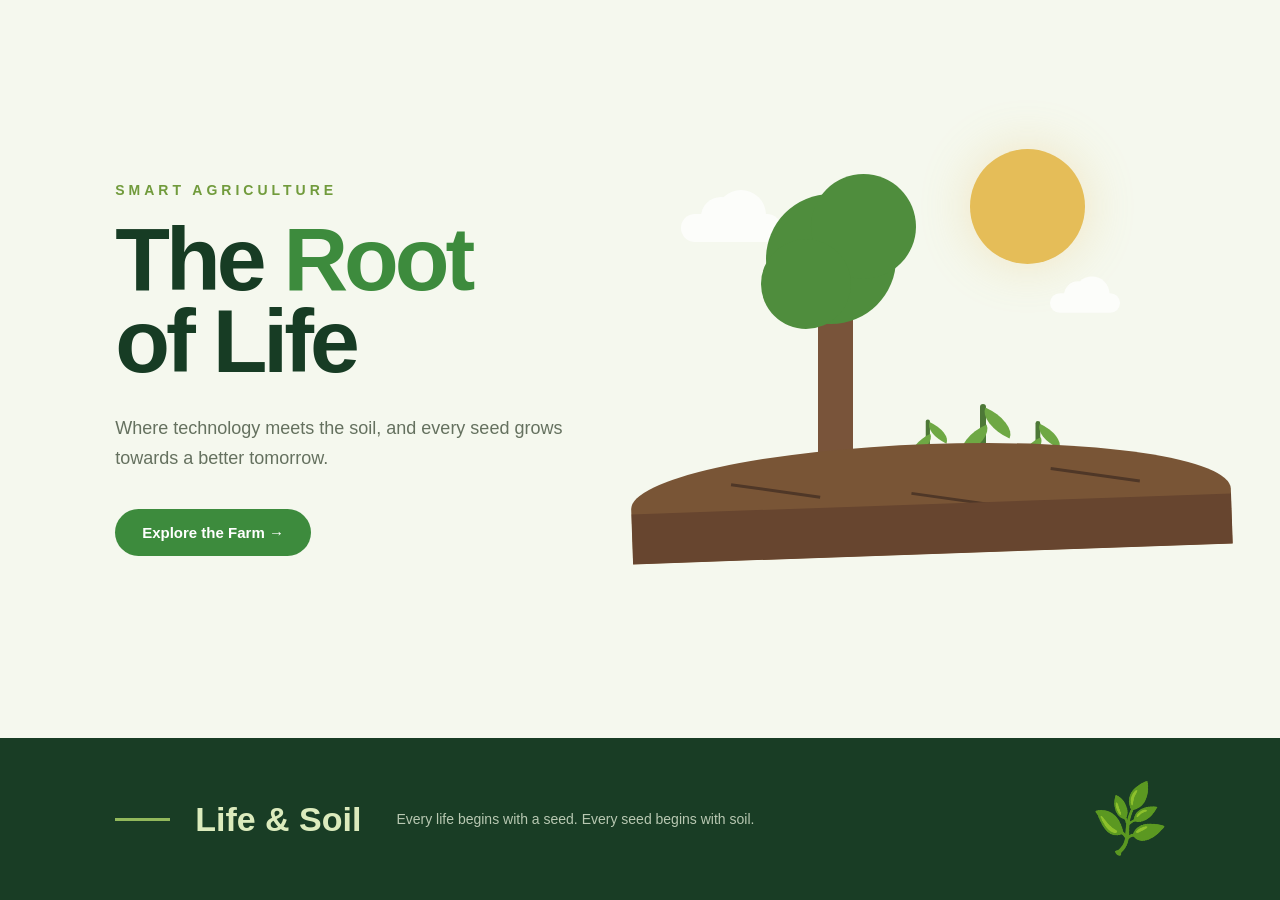
==== index.html @ 49e38680 "Add files via upload" ====
<!DOCTYPE html>
<html lang="en">
<head>
    <meta charset="UTF-8">
    <meta name="viewport" content="width=device-width, initial-scale=1.0">

    <title>The Root of Life</title>

    <link rel="stylesheet" href="style.css">
</head>

<body>

    <!-- Main Landing Page -->
    <section class="hero">

        <!-- Left Content -->
        <div class="hero-content">

            <p class="small-title">SMART AGRICULTURE</p>

            <h1>
                The <span>Root</span><br>
                of Life
            </h1>

            <p class="description">
                Where technology meets the soil,
                and every seed grows towards a better tomorrow.
            </p>

            <button class="explore-btn" onclick="startJourney()">
                Explore the Farm →
            </button>

        </div>


        <!-- Right Illustration -->
        <div class="farm-illustration">

            <div class="sun"></div>

            <!-- Clouds -->
            <div class="cloud cloud-one"></div>
            <div class="cloud cloud-two"></div>

            <!-- Tree -->
            <div class="tree">
                <div class="trunk"></div>

                <div class="tree-top top-one"></div>
                <div class="tree-top top-two"></div>
                <div class="tree-top top-three"></div>
            </div>

            <!-- Growing Crop -->
            <div class="crop crop-one">
                <div class="stem"></div>
                <div class="leaf left"></div>
                <div class="leaf right"></div>
            </div>

            <div class="crop crop-two">
                <div class="stem"></div>
                <div class="leaf left"></div>
                <div class="leaf right"></div>
            </div>

            <div class="crop crop-three">
                <div class="stem"></div>
                <div class="leaf left"></div>
                <div class="leaf right"></div>
            </div>

            <!-- Soil -->
            <div class="soil">
                <div class="soil-line"></div>
                <div class="soil-line line-two"></div>
                <div class="soil-line line-three"></div>
            </div>

        </div>

    </section>


    <!-- Bottom Message -->
    <section class="bottom-section">

        <div class="bottom-text">
            <span class="line"></span>

            <h2>Life &amp; Soil</h2>

            <p>
                Every life begins with a seed.
                Every seed begins with soil.
            </p>
        </div>

        <div class="leaf-decoration">
            🌿
        </div>

    </section>


    <script src="script.js"></script>

</body>
</html>
---- style.css ----
* {
    margin: 0;
    padding: 0;
    box-sizing: border-box;
}

body {
    font-family: Arial, Helvetica, sans-serif;
    background: #f5f8ee;
    color: #193d25;
    overflow-x: hidden;
}


/* =========================
   MAIN HERO
========================= */

.hero {
    min-height: 82vh;
    display: flex;
    align-items: center;
    justify-content: space-between;
    padding: 60px 9%;
    position: relative;
    overflow: hidden;
}


/* =========================
   LEFT CONTENT
========================= */

.hero-content {
    width: 48%;
    z-index: 5;
}

.small-title {
    color: #719b3c;
    font-size: 14px;
    font-weight: bold;
    letter-spacing: 4px;
    margin-bottom: 20px;
}

h1 {
    font-size: clamp(60px, 7vw, 105px);
    line-height: 0.92;
    font-weight: 700;
    color: #173c24;
    letter-spacing: -4px;
}

h1 span {
    color: #3d8b3d;
}

.description {
    max-width: 480px;
    margin-top: 30px;
    font-size: 18px;
    line-height: 1.7;
    color: #65715f;
}

.explore-btn {
    margin-top: 35px;
    padding: 15px 27px;
    border: none;
    border-radius: 30px;
    background: #3d8b3d;
    color: white;
    font-size: 15px;
    font-weight: bold;
    cursor: pointer;
    transition: 0.3s;
}

.explore-btn:hover {
    background: #286b32;
    transform: translateY(-3px);
    box-shadow: 0 10px 25px rgba(61, 139, 61, 0.25);
}


/* =========================
   FARM ILLUSTRATION
========================= */

.farm-illustration {
    width: 48%;
    height: 500px;
    position: relative;
}


/* Sun */

.sun {
    position: absolute;
    width: 115px;
    height: 115px;
    background: #e5bd58;
    border-radius: 50%;
    top: 30px;
    right: 80px;
    box-shadow: 0 0 50px rgba(229, 189, 88, 0.3);
}


/* Clouds */

.cloud {
    position: absolute;
    width: 100px;
    height: 28px;
    background: white;
    border-radius: 30px;
    opacity: 0.75;
}

.cloud::before,
.cloud::after {
    content: "";
    position: absolute;
    background: white;
    border-radius: 50%;
}

.cloud::before {
    width: 40px;
    height: 40px;
    left: 20px;
    bottom: 5px;
}

.cloud::after {
    width: 50px;
    height: 50px;
    right: 15px;
    bottom: 2px;
}

.cloud-one {
    top: 95px;
    left: 20px;
}

.cloud-two {
    top: 170px;
    right: 30px;
    transform: scale(0.7);
}


/* =========================
   TREE
========================= */

.tree {
    position: absolute;
    left: 100px;
    bottom: 145px;
    width: 150px;
    height: 300px;
}

.trunk {
    position: absolute;
    width: 35px;
    height: 175px;
    background: #79543a;
    bottom: 0;
    left: 57px;
    border-radius: 10px 10px 5px 5px;
}

.tree-top {
    position: absolute;
    background: #4f8d3d;
    border-radius: 50%;
}

.top-one {
    width: 130px;
    height: 130px;
    left: 5px;
    top: 20px;
}

.top-two {
    width: 105px;
    height: 105px;
    left: 50px;
    top: 0;
}

.top-three {
    width: 90px;
    height: 90px;
    left: 0;
    top: 65px;
}


/* =========================
   CROPS
========================= */

.crop {
    position: absolute;
    bottom: 125px;
    width: 45px;
    height: 110px;
}

.crop-one {
    right: 160px;
}

.crop-two {
    right: 105px;
    bottom: 115px;
    transform: scale(0.8);
}

.crop-three {
    right: 215px;
    bottom: 120px;
    transform: scale(0.7);
}

.stem {
    position: absolute;
    height: 90px;
    width: 6px;
    background: #4d7837;
    bottom: 0;
    left: 20px;
    border-radius: 10px;
}

.leaf {
    position: absolute;
    width: 35px;
    height: 18px;
    background: #6ea844;
    border-radius: 100% 0 100% 0;
}

.leaf.left {
    left: -3px;
    bottom: 45px;
    transform: rotate(-25deg);
}

.leaf.right {
    left: 20px;
    bottom: 62px;
    transform: rotate(25deg) scaleX(-1);
}


/* =========================
   SOIL
========================= */

.soil {
    position: absolute;
    bottom: 65px;
    left: -30px;
    width: 600px;
    height: 110px;
    background: #795536;
    border-radius: 50% 50% 0 0;
    transform: rotate(-2deg);
    overflow: hidden;
}

.soil::after {
    content: "";
    position: absolute;
    width: 100%;
    height: 50px;
    bottom: 0;
    background: #67452f;
}

.soil-line {
    position: absolute;
    width: 90px;
    height: 3px;
    background: #4f3727;
    left: 100px;
    top: 40px;
    transform: rotate(10deg);
}

.line-two {
    left: 280px;
    top: 55px;
}

.line-three {
    left: 420px;
    top: 35px;
}


/* =========================
   BOTTOM SECTION
========================= */

.bottom-section {
    min-height: 18vh;
    background: #193d25;
    color: white;
    display: flex;
    align-items: center;
    justify-content: space-between;
    padding: 30px 9%;
}

.bottom-text {
    display: flex;
    align-items: center;
    gap: 25px;
}

.line {
    display: block;
    width: 55px;
    height: 3px;
    background: #92b95c;
}

.bottom-text h2 {
    font-size: 34px;
    color: #dcebbd;
}

.bottom-text p {
    color: #b8c8b2;
    margin-left: 10px;
    font-size: 14px;
}

.leaf-decoration {
    font-size: 55px;
    transform: rotate(-20deg);
}


/* =========================
   RESPONSIVE
========================= */

@media (max-width: 850px) {

    .hero {
        flex-direction: column;
        padding-top: 50px;
    }

    .hero-content {
        width: 100%;
        text-align: center;
    }

    .description {
        margin-left: auto;
        margin-right: auto;
    }

    .farm-illustration {
        width: 100%;
        margin-top: 30px;
    }

    .bottom-section {
        text-align: center;
        justify-content: center;
    }

    .bottom-text {
        flex-direction: column;
        gap: 10px;
    }

    .bottom-text p {
        margin-left: 0;
    }

    .leaf-decoration {
        display: none;
    }
}
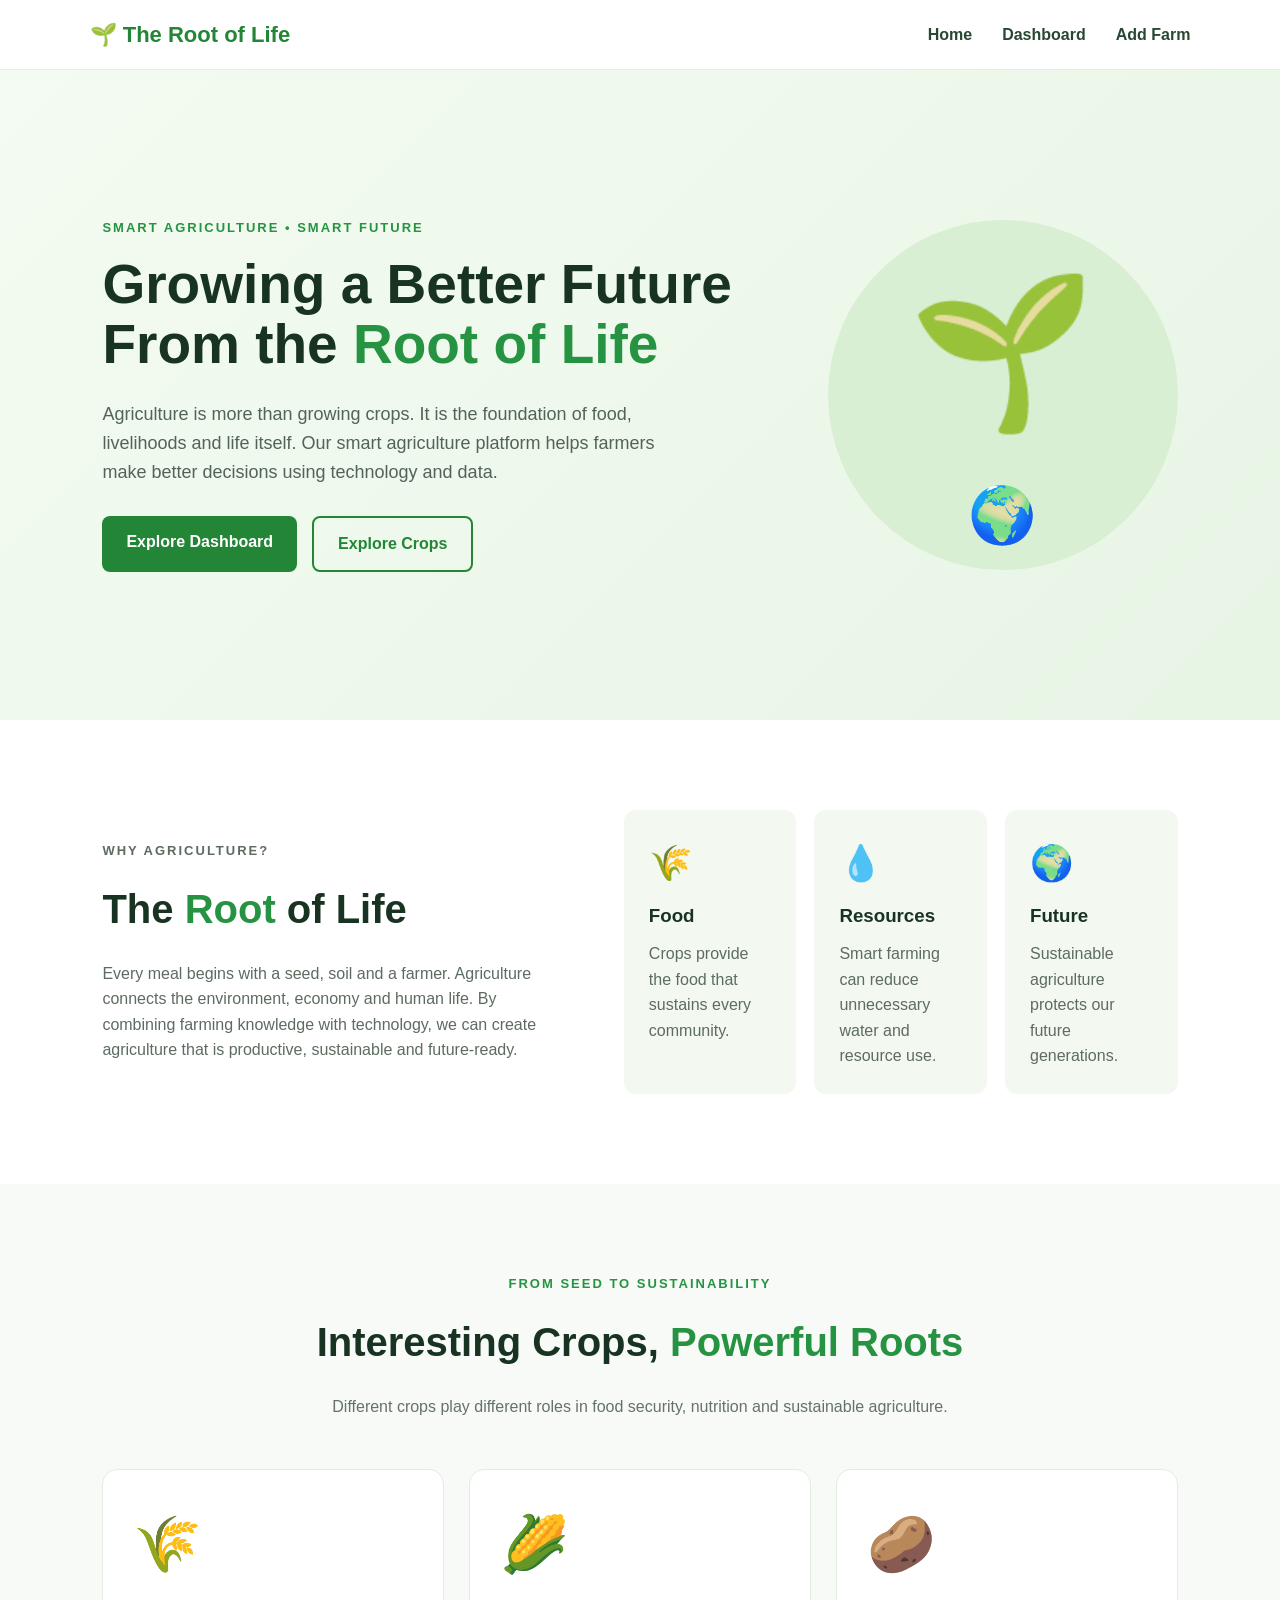
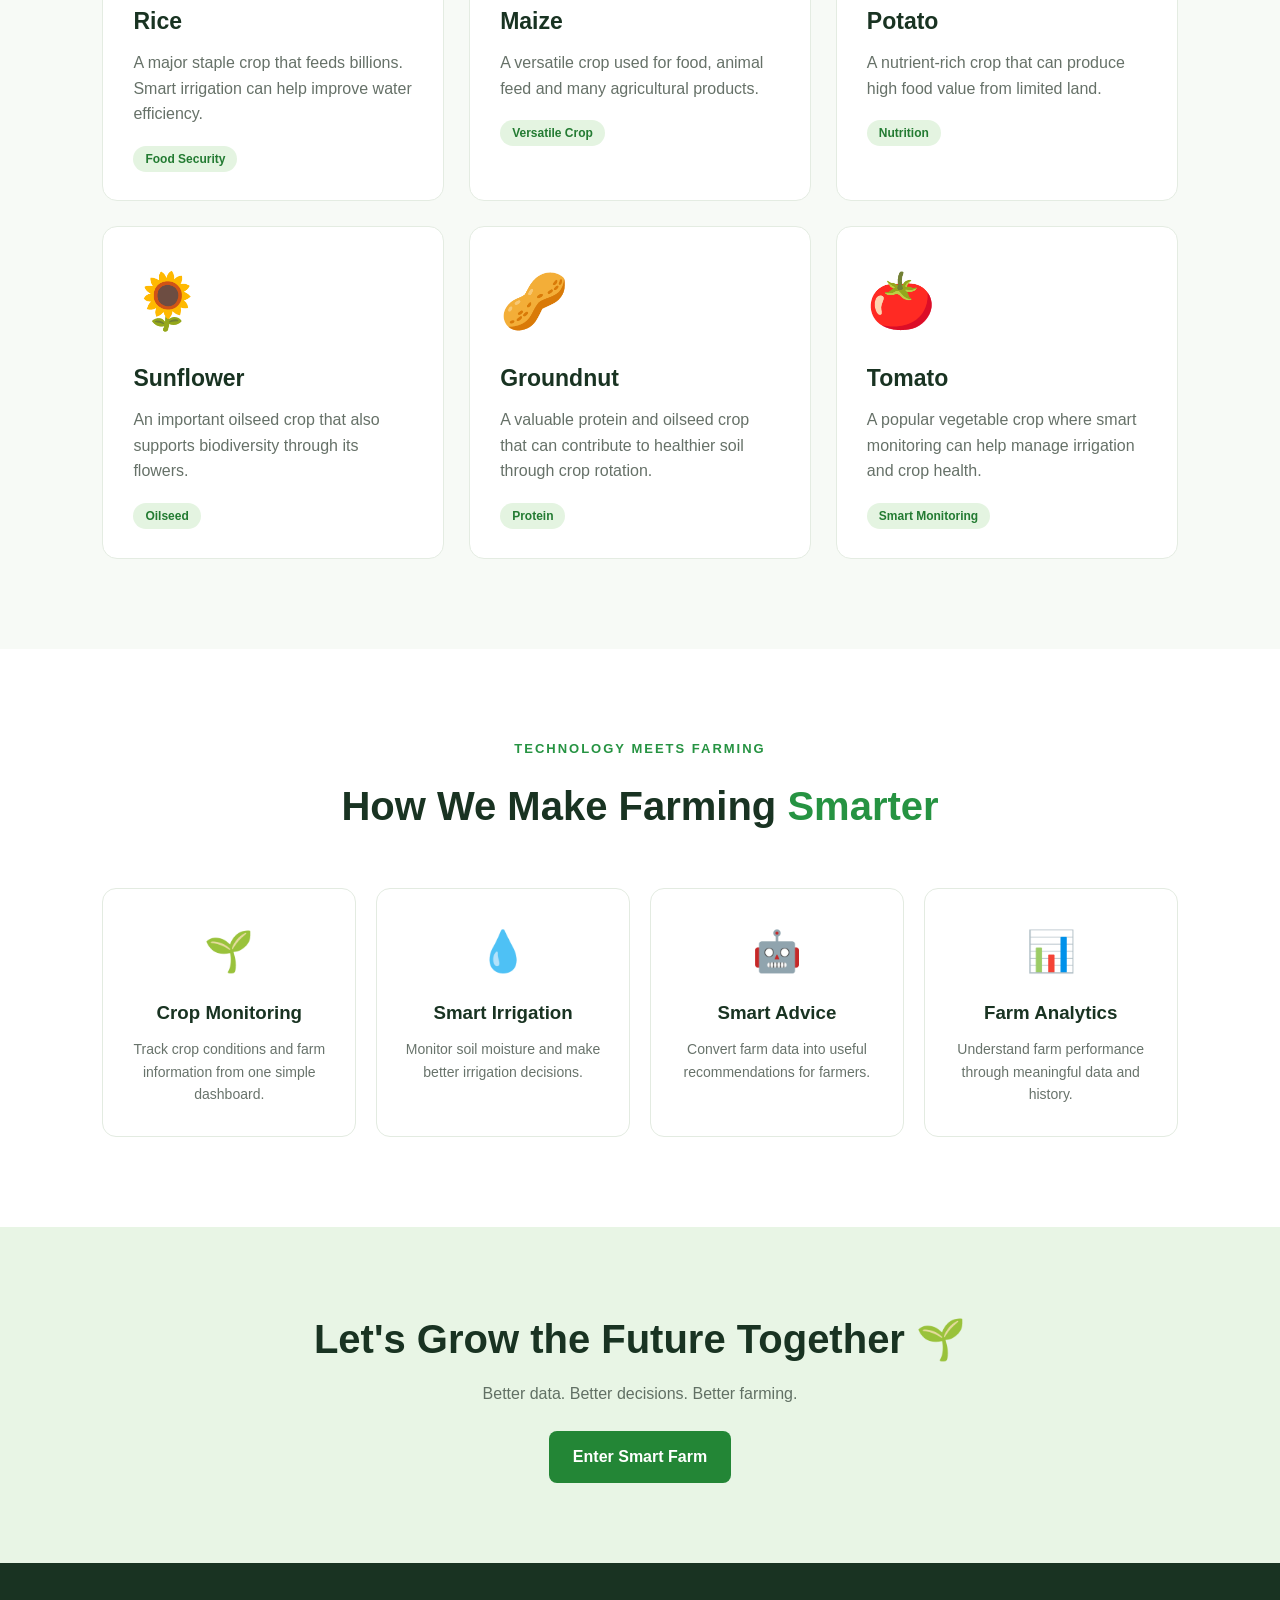
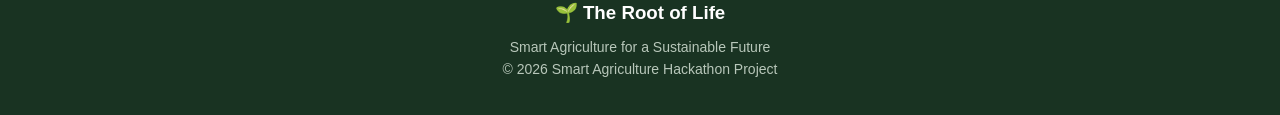
==== commit 474d3e4f: "Frontend-Smart_Agriculture" ====
--- a/index.html
+++ b/index.html
@@ -3,110 +3,234 @@
 <head>
     <meta charset="UTF-8">
     <meta name="viewport" content="width=device-width, initial-scale=1.0">
-
-    <title>The Root of Life</title>
-
+    <title>The Root of Life | Smart Agriculture</title>
     <link rel="stylesheet" href="style.css">
 </head>
 
 <body>
 
-    <!-- Main Landing Page -->
+    <!-- NAVBAR -->
+    <header>
+        <div class="logo">🌱 The Root of Life</div>
+
+        <nav>
+            <a href="index.html">Home</a>
+            <a href="dashboard.html">Dashboard</a>
+            <a href="add-farm.html">Add Farm</a>
+        </nav>
+    </header>
+
+    <!-- HERO -->
     <section class="hero">
-
-        <!-- Left Content -->
-        <div class="hero-content">
-
-            <p class="small-title">SMART AGRICULTURE</p>
+        <div class="hero-text">
+            <p class="tagline">SMART AGRICULTURE • SMART FUTURE</p>
 
             <h1>
-                The <span>Root</span><br>
-                of Life
+                Growing a Better Future<br>
+                From the <span>Root of Life</span>
             </h1>
 
-            <p class="description">
-                Where technology meets the soil,
-                and every seed grows towards a better tomorrow.
+            <p>
+                Agriculture is more than growing crops.
+                It is the foundation of food, livelihoods and life itself.
+                Our smart agriculture platform helps farmers make
+                better decisions using technology and data.
             </p>
 
-            <button class="explore-btn" onclick="startJourney()">
-                Explore the Farm →
-            </button>
-
-        </div>
-
-
-        <!-- Right Illustration -->
-        <div class="farm-illustration">
-
-            <div class="sun"></div>
-
-            <!-- Clouds -->
-            <div class="cloud cloud-one"></div>
-            <div class="cloud cloud-two"></div>
-
-            <!-- Tree -->
-            <div class="tree">
-                <div class="trunk"></div>
-
-                <div class="tree-top top-one"></div>
-                <div class="tree-top top-two"></div>
-                <div class="tree-top top-three"></div>
-            </div>
-
-            <!-- Growing Crop -->
-            <div class="crop crop-one">
-                <div class="stem"></div>
-                <div class="leaf left"></div>
-                <div class="leaf right"></div>
-            </div>
-
-            <div class="crop crop-two">
-                <div class="stem"></div>
-                <div class="leaf left"></div>
-                <div class="leaf right"></div>
-            </div>
-
-            <div class="crop crop-three">
-                <div class="stem"></div>
-                <div class="leaf left"></div>
-                <div class="leaf right"></div>
-            </div>
-
-            <!-- Soil -->
-            <div class="soil">
-                <div class="soil-line"></div>
-                <div class="soil-line line-two"></div>
-                <div class="soil-line line-three"></div>
-            </div>
-
-        </div>
-
-    </section>
-
-
-    <!-- Bottom Message -->
-    <section class="bottom-section">
-
-        <div class="bottom-text">
-            <span class="line"></span>
-
-            <h2>Life &amp; Soil</h2>
+            <div class="buttons">
+                <a href="dashboard.html" class="btn primary">Explore Dashboard</a>
+                <a href="#crops" class="btn secondary">Explore Crops</a>
+            </div>
+        </div>
+
+        <div class="hero-visual">
+            <div class="plant">🌱</div>
+            <div class="soil">🌍</div>
+        </div>
+    </section>
+
+    <!-- ROOT OF LIFE -->
+    <section class="root-section">
+        <div>
+            <p class="small-title">WHY AGRICULTURE?</p>
+            <h2>The <span>Root</span> of Life</h2>
 
             <p>
-                Every life begins with a seed.
-                Every seed begins with soil.
+                Every meal begins with a seed, soil and a farmer.
+                Agriculture connects the environment, economy and
+                human life. By combining farming knowledge with
+                technology, we can create agriculture that is
+                productive, sustainable and future-ready.
             </p>
         </div>
 
-        <div class="leaf-decoration">
-            🌿
-        </div>
-
-    </section>
-
-
-    <script src="script.js"></script>
+        <div class="root-cards">
+            <div class="root-card">
+                <span>🌾</span>
+                <h3>Food</h3>
+                <p>Crops provide the food that sustains every community.</p>
+            </div>
+
+            <div class="root-card">
+                <span>💧</span>
+                <h3>Resources</h3>
+                <p>Smart farming can reduce unnecessary water and resource use.</p>
+            </div>
+
+            <div class="root-card">
+                <span>🌍</span>
+                <h3>Future</h3>
+                <p>Sustainable agriculture protects our future generations.</p>
+            </div>
+        </div>
+    </section>
+
+    <!-- CROPS -->
+    <section id="crops" class="crops-section">
+
+        <div class="section-heading">
+            <p class="small-title">FROM SEED TO SUSTAINABILITY</p>
+            <h2>Interesting Crops, <span>Powerful Roots</span></h2>
+
+            <p>
+                Different crops play different roles in food security,
+                nutrition and sustainable agriculture.
+            </p>
+        </div>
+
+        <div class="crop-grid">
+
+            <div class="crop-card">
+                <div class="crop-icon">🌾</div>
+                <h3>Rice</h3>
+                <p>
+                    A major staple crop that feeds billions.
+                    Smart irrigation can help improve water efficiency.
+                </p>
+                <span class="crop-tag">Food Security</span>
+            </div>
+
+            <div class="crop-card">
+                <div class="crop-icon">🌽</div>
+                <h3>Maize</h3>
+                <p>
+                    A versatile crop used for food, animal feed and
+                    many agricultural products.
+                </p>
+                <span class="crop-tag">Versatile Crop</span>
+            </div>
+
+            <div class="crop-card">
+                <div class="crop-icon">🥔</div>
+                <h3>Potato</h3>
+                <p>
+                    A nutrient-rich crop that can produce high food
+                    value from limited land.
+                </p>
+                <span class="crop-tag">Nutrition</span>
+            </div>
+
+            <div class="crop-card">
+                <div class="crop-icon">🌻</div>
+                <h3>Sunflower</h3>
+                <p>
+                    An important oilseed crop that also supports
+                    biodiversity through its flowers.
+                </p>
+                <span class="crop-tag">Oilseed</span>
+            </div>
+
+            <div class="crop-card">
+                <div class="crop-icon">🥜</div>
+                <h3>Groundnut</h3>
+                <p>
+                    A valuable protein and oilseed crop that can
+                    contribute to healthier soil through crop rotation.
+                </p>
+                <span class="crop-tag">Protein</span>
+            </div>
+
+            <div class="crop-card">
+                <div class="crop-icon">🍅</div>
+                <h3>Tomato</h3>
+                <p>
+                    A popular vegetable crop where smart monitoring
+                    can help manage irrigation and crop health.
+                </p>
+                <span class="crop-tag">Smart Monitoring</span>
+            </div>
+
+        </div>
+    </section>
+
+    <!-- SMART AGRICULTURE -->
+    <section class="smart-section">
+
+        <div class="section-heading">
+            <p class="small-title">TECHNOLOGY MEETS FARMING</p>
+            <h2>How We Make Farming <span>Smarter</span></h2>
+        </div>
+
+        <div class="feature-grid">
+
+            <div class="feature">
+                <div>🌱</div>
+                <h3>Crop Monitoring</h3>
+                <p>
+                    Track crop conditions and farm information from
+                    one simple dashboard.
+                </p>
+            </div>
+
+            <div class="feature">
+                <div>💧</div>
+                <h3>Smart Irrigation</h3>
+                <p>
+                    Monitor soil moisture and make better irrigation
+                    decisions.
+                </p>
+            </div>
+
+            <div class="feature">
+                <div>🤖</div>
+                <h3>Smart Advice</h3>
+                <p>
+                    Convert farm data into useful recommendations
+                    for farmers.
+                </p>
+            </div>
+
+            <div class="feature">
+                <div>📊</div>
+                <h3>Farm Analytics</h3>
+                <p>
+                    Understand farm performance through meaningful
+                    data and history.
+                </p>
+            </div>
+
+        </div>
+    </section>
+
+    <!-- CTA -->
+    <section class="cta">
+        <h2>Let's Grow the Future Together 🌱</h2>
+
+        <p>
+            Better data. Better decisions. Better farming.
+        </p>
+
+        <a href="dashboard.html" class="btn primary">
+            Enter Smart Farm
+        </a>
+    </section>
+
+    <!-- FOOTER -->
+    <footer>
+        <h3>🌱 The Root of Life</h3>
+        <p>Smart Agriculture for a Sustainable Future</p>
+        <p>© 2026 Smart Agriculture Hackathon Project</p>
+    </footer>
 
 </body>
 </html>
--- a/style.css
+++ b/style.css
@@ -4,395 +4,390 @@
     box-sizing: border-box;
 }
 
+html {
+    scroll-behavior: smooth;
+}
+
 body {
-    font-family: Arial, Helvetica, sans-serif;
-    background: #f5f8ee;
-    color: #193d25;
-    overflow-x: hidden;
-}
-
-
-/* =========================
-   MAIN HERO
-========================= */
+    font-family: Arial, sans-serif;
+    background: #f7faf6;
+    color: #193322;
+    line-height: 1.6;
+}
+
+/* NAVBAR */
+
+header {
+    height: 70px;
+    padding: 0 7%;
+    display: flex;
+    justify-content: space-between;
+    align-items: center;
+    background: white;
+    border-bottom: 1px solid #e5eee5;
+    position: sticky;
+    top: 0;
+    z-index: 100;
+}
+
+.logo {
+    font-size: 22px;
+    font-weight: bold;
+    color: #238636;
+}
+
+nav {
+    display: flex;
+    gap: 30px;
+}
+
+nav a {
+    text-decoration: none;
+    color: #294832;
+    font-weight: 600;
+}
+
+nav a:hover {
+    color: #238636;
+}
+
+/* HERO */
 
 .hero {
-    min-height: 82vh;
+    min-height: 650px;
+    padding: 80px 8%;
     display: flex;
     align-items: center;
     justify-content: space-between;
-    padding: 60px 9%;
-    position: relative;
-    overflow: hidden;
-}
-
-
-/* =========================
-   LEFT CONTENT
-========================= */
-
-.hero-content {
-    width: 48%;
-    z-index: 5;
-}
-
+    background: linear-gradient(135deg, #f4fbf2, #e7f5e5);
+}
+
+.hero-text {
+    max-width: 650px;
+}
+
+.tagline,
 .small-title {
-    color: #719b3c;
+    color: #269342;
+    font-size: 13px;
+    font-weight: bold;
+    letter-spacing: 2px;
+    margin-bottom: 15px;
+}
+
+.hero h1 {
+    font-size: 55px;
+    line-height: 1.1;
+    margin-bottom: 25px;
+}
+
+.hero h1 span,
+h2 span {
+    color: #269342;
+}
+
+.hero p:not(.tagline) {
+    font-size: 18px;
+    color: #526358;
+    max-width: 600px;
+}
+
+.buttons {
+    margin-top: 30px;
+    display: flex;
+    gap: 15px;
+}
+
+.btn {
+    display: inline-block;
+    padding: 13px 24px;
+    border-radius: 8px;
+    text-decoration: none;
+    font-weight: bold;
+}
+
+.primary {
+    background: #238636;
+    color: white;
+}
+
+.primary:hover {
+    background: #17672a;
+}
+
+.secondary {
+    border: 2px solid #238636;
+    color: #238636;
+}
+
+/* HERO VISUAL */
+
+.hero-visual {
+    width: 350px;
+    height: 350px;
+    border-radius: 50%;
+    background: #d9efd3;
+    display: flex;
+    flex-direction: column;
+    justify-content: center;
+    align-items: center;
+}
+
+.plant {
+    font-size: 150px;
+}
+
+.soil {
+    font-size: 55px;
+}
+
+/* GENERAL SECTIONS */
+
+.root-section,
+.crops-section,
+.smart-section {
+    padding: 90px 8%;
+}
+
+.root-section {
+    background: white;
+    display: grid;
+    grid-template-columns: 1fr 1.2fr;
+    gap: 60px;
+    align-items: center;
+}
+
+h2 {
+    font-size: 40px;
+    margin-bottom: 20px;
+}
+
+.root-section p {
+    color: #5d6b60;
+}
+
+/* ROOT CARDS */
+
+.root-cards {
+    display: grid;
+    grid-template-columns: repeat(3, 1fr);
+    gap: 18px;
+}
+
+.root-card {
+    padding: 25px;
+    background: #f3f8f1;
+    border-radius: 12px;
+}
+
+.root-card span {
+    font-size: 35px;
+}
+
+.root-card h3 {
+    margin: 10px 0;
+}
+
+/* CROPS */
+
+.crops-section {
+    background: #f7faf6;
+}
+
+.section-heading {
+    text-align: center;
+    max-width: 700px;
+    margin: 0 auto 50px;
+}
+
+.section-heading > p:last-child {
+    color: #657268;
+}
+
+.crop-grid {
+    display: grid;
+    grid-template-columns: repeat(3, 1fr);
+    gap: 25px;
+}
+
+.crop-card {
+    background: white;
+    padding: 30px;
+    border-radius: 15px;
+    border: 1px solid #e4ece2;
+    transition: 0.3s;
+}
+
+.crop-card:hover {
+    transform: translateY(-7px);
+    box-shadow: 0 10px 30px rgba(30, 80, 35, 0.1);
+}
+
+.crop-icon {
+    font-size: 55px;
+    margin-bottom: 15px;
+}
+
+.crop-card h3 {
+    font-size: 23px;
+    margin-bottom: 10px;
+}
+
+.crop-card p {
+    color: #667168;
+    margin-bottom: 18px;
+}
+
+.crop-tag {
+    background: #e4f4e1;
+    color: #237b32;
+    padding: 6px 12px;
+    border-radius: 20px;
+    font-size: 12px;
+    font-weight: bold;
+}
+
+/* SMART SECTION */
+
+.smart-section {
+    background: white;
+}
+
+.feature-grid {
+    max-width: 1100px;
+    margin: auto;
+    display: grid;
+    grid-template-columns: repeat(4, 1fr);
+    gap: 20px;
+}
+
+.feature {
+    text-align: center;
+    padding: 30px 20px;
+    border: 1px solid #e3ebe1;
+    border-radius: 14px;
+}
+
+.feature div {
+    font-size: 40px;
+    margin-bottom: 15px;
+}
+
+.feature h3 {
+    margin-bottom: 10px;
+}
+
+.feature p {
+    color: #68736b;
     font-size: 14px;
-    font-weight: bold;
-    letter-spacing: 4px;
-    margin-bottom: 20px;
-}
-
-h1 {
-    font-size: clamp(60px, 7vw, 105px);
-    line-height: 0.92;
-    font-weight: 700;
-    color: #173c24;
-    letter-spacing: -4px;
-}
-
-h1 span {
-    color: #3d8b3d;
-}
-
-.description {
-    max-width: 480px;
-    margin-top: 30px;
-    font-size: 18px;
-    line-height: 1.7;
-    color: #65715f;
-}
-
-.explore-btn {
-    margin-top: 35px;
-    padding: 15px 27px;
-    border: none;
-    border-radius: 30px;
-    background: #3d8b3d;
+}
+
+/* CTA */
+
+.cta {
+    text-align: center;
+    padding: 80px 20px;
+    background: #e8f5e5;
+}
+
+.cta h2 {
+    margin-bottom: 10px;
+}
+
+.cta p {
+    margin-bottom: 25px;
+    color: #617064;
+}
+
+/* FOOTER */
+
+footer {
+    text-align: center;
+    padding: 35px;
+    background: #193322;
     color: white;
-    font-size: 15px;
-    font-weight: bold;
-    cursor: pointer;
-    transition: 0.3s;
-}
-
-.explore-btn:hover {
-    background: #286b32;
-    transform: translateY(-3px);
-    box-shadow: 0 10px 25px rgba(61, 139, 61, 0.25);
-}
-
-
-/* =========================
-   FARM ILLUSTRATION
-========================= */
-
-.farm-illustration {
-    width: 48%;
-    height: 500px;
-    position: relative;
-}
-
-
-/* Sun */
-
-.sun {
-    position: absolute;
-    width: 115px;
-    height: 115px;
-    background: #e5bd58;
-    border-radius: 50%;
-    top: 30px;
-    right: 80px;
-    box-shadow: 0 0 50px rgba(229, 189, 88, 0.3);
-}
-
-
-/* Clouds */
-
-.cloud {
-    position: absolute;
-    width: 100px;
-    height: 28px;
-    background: white;
-    border-radius: 30px;
-    opacity: 0.75;
-}
-
-.cloud::before,
-.cloud::after {
-    content: "";
-    position: absolute;
-    background: white;
-    border-radius: 50%;
-}
-
-.cloud::before {
-    width: 40px;
-    height: 40px;
-    left: 20px;
-    bottom: 5px;
-}
-
-.cloud::after {
-    width: 50px;
-    height: 50px;
-    right: 15px;
-    bottom: 2px;
-}
-
-.cloud-one {
-    top: 95px;
-    left: 20px;
-}
-
-.cloud-two {
-    top: 170px;
-    right: 30px;
-    transform: scale(0.7);
-}
-
-
-/* =========================
-   TREE
-========================= */
-
-.tree {
-    position: absolute;
-    left: 100px;
-    bottom: 145px;
-    width: 150px;
-    height: 300px;
-}
-
-.trunk {
-    position: absolute;
-    width: 35px;
-    height: 175px;
-    background: #79543a;
-    bottom: 0;
-    left: 57px;
-    border-radius: 10px 10px 5px 5px;
-}
-
-.tree-top {
-    position: absolute;
-    background: #4f8d3d;
-    border-radius: 50%;
-}
-
-.top-one {
-    width: 130px;
-    height: 130px;
-    left: 5px;
-    top: 20px;
-}
-
-.top-two {
-    width: 105px;
-    height: 105px;
-    left: 50px;
-    top: 0;
-}
-
-.top-three {
-    width: 90px;
-    height: 90px;
-    left: 0;
-    top: 65px;
-}
-
-
-/* =========================
-   CROPS
-========================= */
-
-.crop {
-    position: absolute;
-    bottom: 125px;
-    width: 45px;
-    height: 110px;
-}
-
-.crop-one {
-    right: 160px;
-}
-
-.crop-two {
-    right: 105px;
-    bottom: 115px;
-    transform: scale(0.8);
-}
-
-.crop-three {
-    right: 215px;
-    bottom: 120px;
-    transform: scale(0.7);
-}
-
-.stem {
-    position: absolute;
-    height: 90px;
-    width: 6px;
-    background: #4d7837;
-    bottom: 0;
-    left: 20px;
-    border-radius: 10px;
-}
-
-.leaf {
-    position: absolute;
-    width: 35px;
-    height: 18px;
-    background: #6ea844;
-    border-radius: 100% 0 100% 0;
-}
-
-.leaf.left {
-    left: -3px;
-    bottom: 45px;
-    transform: rotate(-25deg);
-}
-
-.leaf.right {
-    left: 20px;
-    bottom: 62px;
-    transform: rotate(25deg) scaleX(-1);
-}
-
-
-/* =========================
-   SOIL
-========================= */
-
-.soil {
-    position: absolute;
-    bottom: 65px;
-    left: -30px;
-    width: 600px;
-    height: 110px;
-    background: #795536;
-    border-radius: 50% 50% 0 0;
-    transform: rotate(-2deg);
-    overflow: hidden;
-}
-
-.soil::after {
-    content: "";
-    position: absolute;
-    width: 100%;
-    height: 50px;
-    bottom: 0;
-    background: #67452f;
-}
-
-.soil-line {
-    position: absolute;
-    width: 90px;
-    height: 3px;
-    background: #4f3727;
-    left: 100px;
-    top: 40px;
-    transform: rotate(10deg);
-}
-
-.line-two {
-    left: 280px;
-    top: 55px;
-}
-
-.line-three {
-    left: 420px;
-    top: 35px;
-}
-
-
-/* =========================
-   BOTTOM SECTION
-========================= */
-
-.bottom-section {
-    min-height: 18vh;
-    background: #193d25;
-    color: white;
-    display: flex;
-    align-items: center;
-    justify-content: space-between;
-    padding: 30px 9%;
-}
-
-.bottom-text {
-    display: flex;
-    align-items: center;
-    gap: 25px;
-}
-
-.line {
-    display: block;
-    width: 55px;
-    height: 3px;
-    background: #92b95c;
-}
-
-.bottom-text h2 {
-    font-size: 34px;
-    color: #dcebbd;
-}
-
-.bottom-text p {
-    color: #b8c8b2;
-    margin-left: 10px;
+}
+
+footer h3 {
+    margin-bottom: 8px;
+}
+
+footer p {
+    color: #b8c7ba;
     font-size: 14px;
 }
 
-.leaf-decoration {
-    font-size: 55px;
-    transform: rotate(-20deg);
-}
-
-
-/* =========================
-   RESPONSIVE
-========================= */
-
-@media (max-width: 850px) {
+/* RESPONSIVE */
+
+@media (max-width: 900px) {
 
     .hero {
         flex-direction: column;
-        padding-top: 50px;
-    }
-
-    .hero-content {
-        width: 100%;
         text-align: center;
-    }
-
-    .description {
-        margin-left: auto;
-        margin-right: auto;
-    }
-
-    .farm-illustration {
-        width: 100%;
-        margin-top: 30px;
-    }
-
-    .bottom-section {
-        text-align: center;
+        gap: 50px;
+    }
+
+    .buttons {
         justify-content: center;
     }
 
-    .bottom-text {
-        flex-direction: column;
+    .root-section {
+        grid-template-columns: 1fr;
+    }
+
+    .crop-grid {
+        grid-template-columns: repeat(2, 1fr);
+    }
+
+    .feature-grid {
+        grid-template-columns: repeat(2, 1fr);
+    }
+}
+
+@media (max-width: 600px) {
+
+    header {
+        padding: 0 20px;
+    }
+
+    nav {
         gap: 10px;
     }
 
-    .bottom-text p {
-        margin-left: 0;
-    }
-
-    .leaf-decoration {
-        display: none;
+    nav a {
+        font-size: 13px;
+    }
+
+    .hero {
+        padding: 60px 20px;
+    }
+
+    .hero h1 {
+        font-size: 38px;
+    }
+
+    .hero-visual {
+        width: 260px;
+        height: 260px;
+    }
+
+    .plant {
+        font-size: 100px;
+    }
+
+    .root-section,
+    .crops-section,
+    .smart-section {
+        padding: 60px 20px;
+    }
+
+    .root-cards,
+    .crop-grid,
+    .feature-grid {
+        grid-template-columns: 1fr;
+    }
+
+    h2 {
+        font-size: 32px;
     }
 }
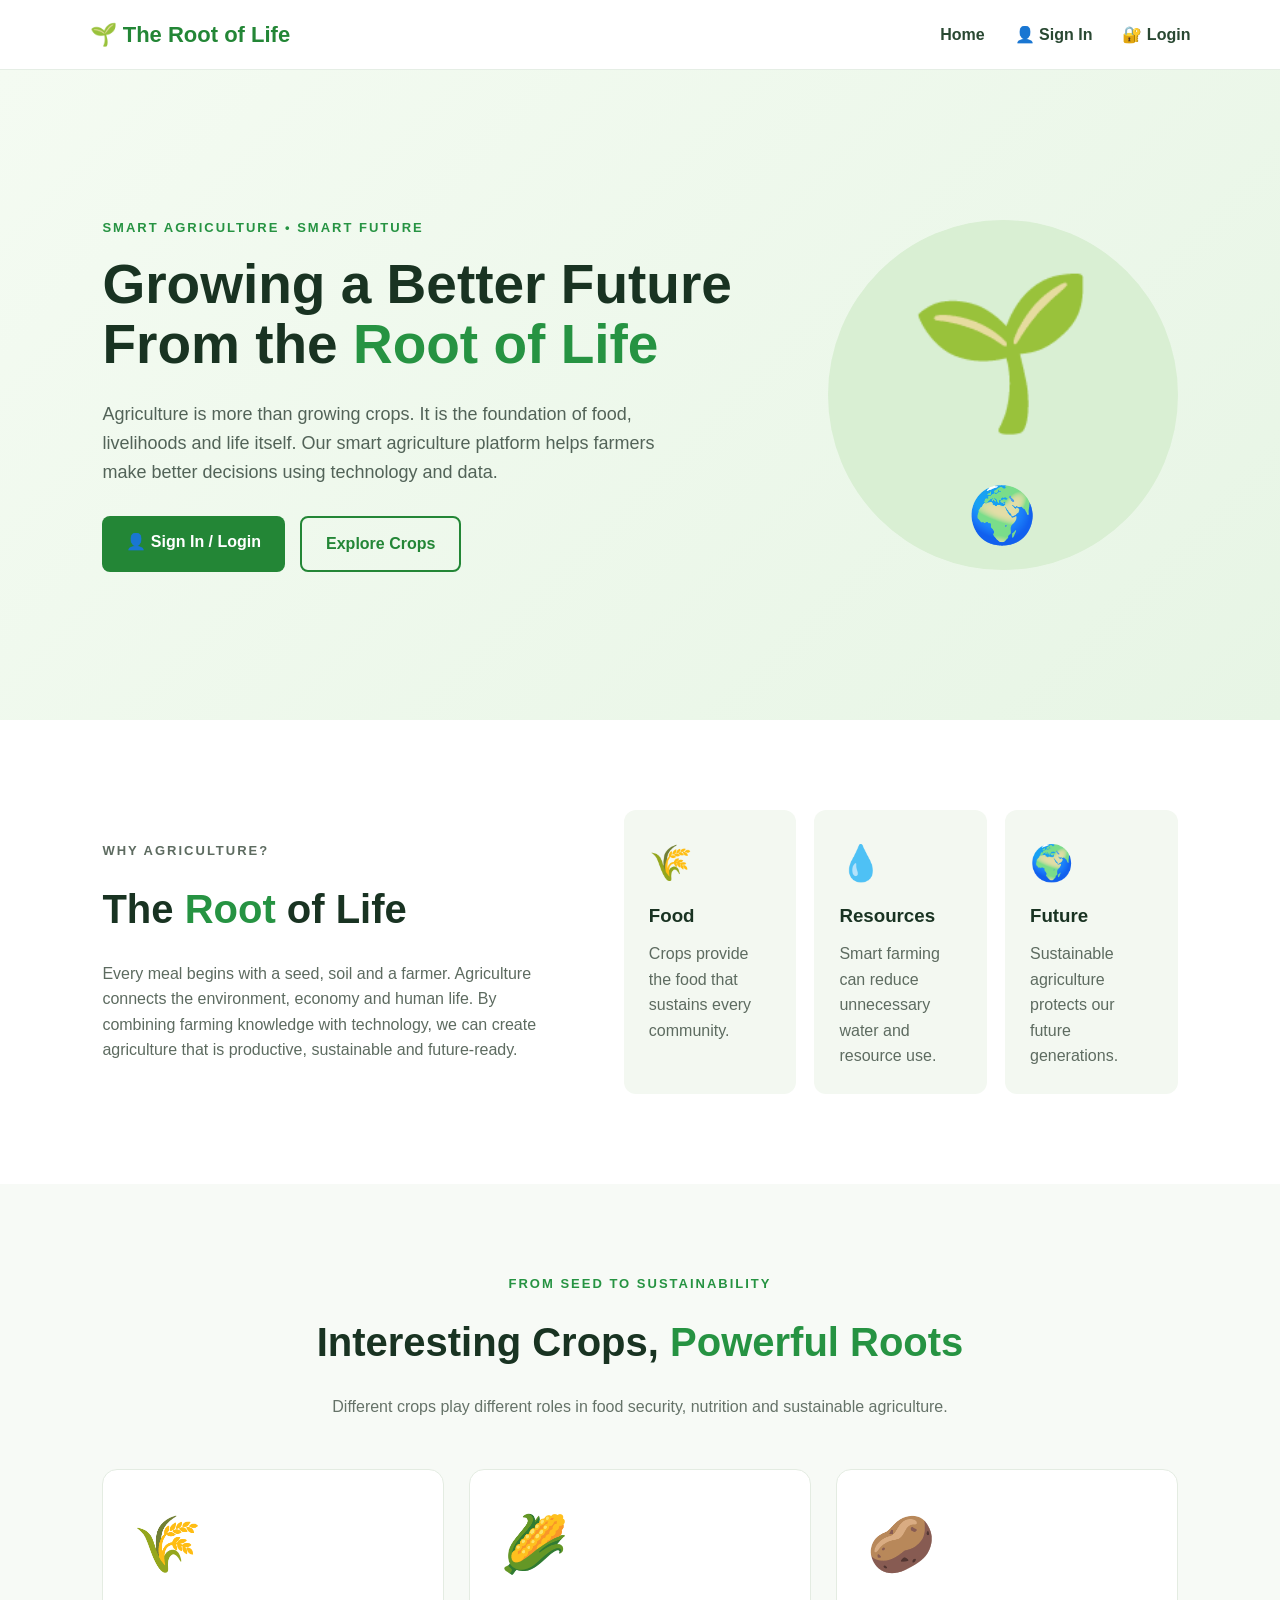
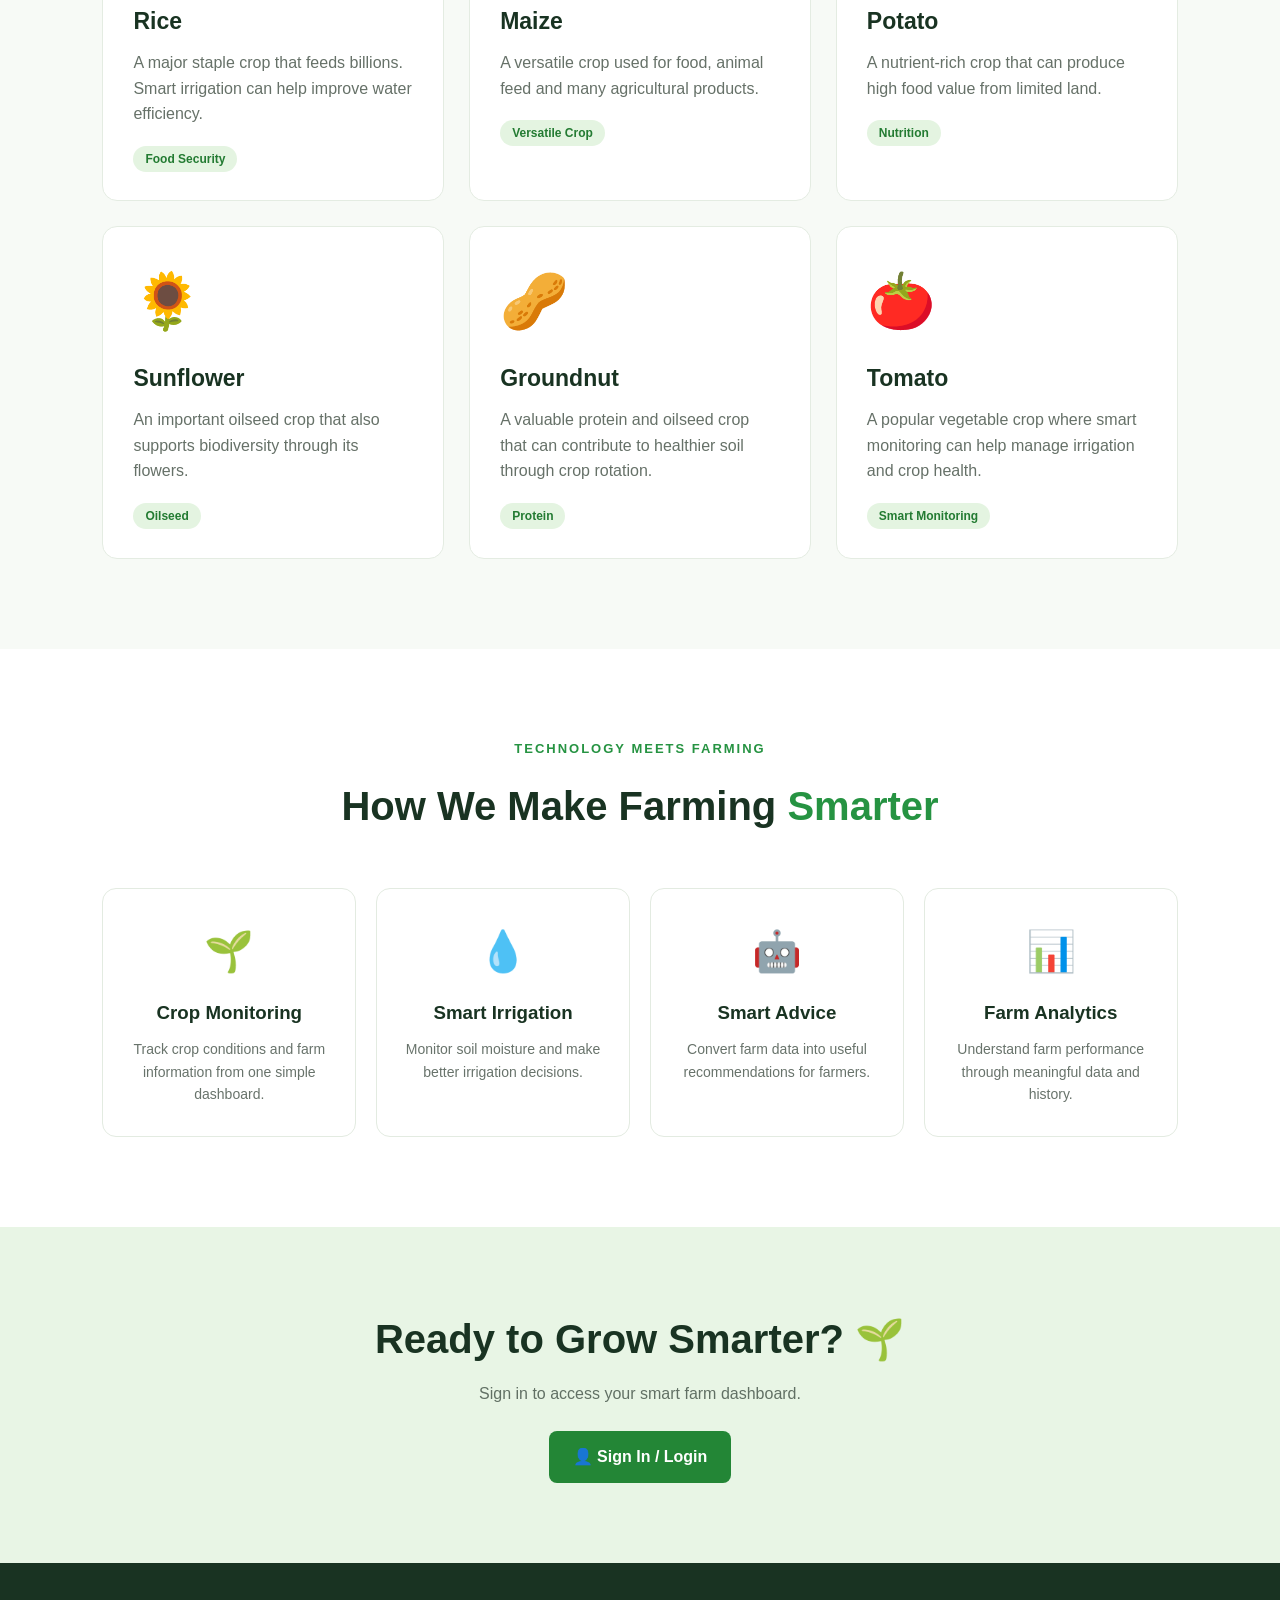
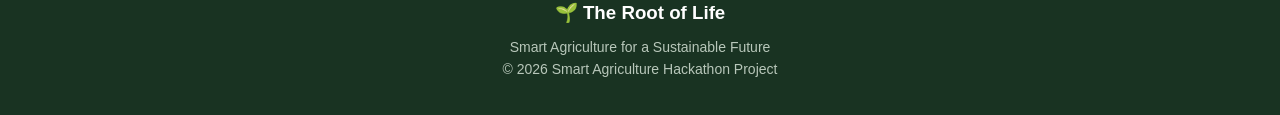
==== commit 032149d7: "Update index.html" ====
--- a/index.html
+++ b/index.html
@@ -15,8 +15,15 @@
 
         <nav>
             <a href="index.html">Home</a>
-            <a href="dashboard.html">Dashboard</a>
-            <a href="add-farm.html">Add Farm</a>
+
+            <!-- Login / Sign In -->
+            <a href="login.html" class="auth-link">
+                👤 Sign In
+            </a>
+
+            <a href="login.html" class="login-btn">
+                🔐 Login
+            </a>
         </nav>
     </header>
 
@@ -38,8 +45,13 @@
             </p>
 
             <div class="buttons">
-                <a href="dashboard.html" class="btn primary">Explore Dashboard</a>
-                <a href="#crops" class="btn secondary">Explore Crops</a>
+                <a href="login.html" class="btn primary">
+                    👤 Sign In / Login
+                </a>
+
+                <a href="#crops" class="btn secondary">
+                    Explore Crops
+                </a>
             </div>
         </div>
 
@@ -65,23 +77,32 @@
         </div>
 
         <div class="root-cards">
+
             <div class="root-card">
                 <span>🌾</span>
                 <h3>Food</h3>
-                <p>Crops provide the food that sustains every community.</p>
+                <p>
+                    Crops provide the food that sustains every community.
+                </p>
             </div>
 
             <div class="root-card">
                 <span>💧</span>
                 <h3>Resources</h3>
-                <p>Smart farming can reduce unnecessary water and resource use.</p>
+                <p>
+                    Smart farming can reduce unnecessary water and
+                    resource use.
+                </p>
             </div>
 
             <div class="root-card">
                 <span>🌍</span>
                 <h3>Future</h3>
-                <p>Sustainable agriculture protects our future generations.</p>
-            </div>
+                <p>
+                    Sustainable agriculture protects our future generations.
+                </p>
+            </div>
+
         </div>
     </section>
 
@@ -90,7 +111,10 @@
 
         <div class="section-heading">
             <p class="small-title">FROM SEED TO SUSTAINABILITY</p>
-            <h2>Interesting Crops, <span>Powerful Roots</span></h2>
+
+            <h2>
+                Interesting Crops, <span>Powerful Roots</span>
+            </h2>
 
             <p>
                 Different crops play different roles in food security,
@@ -168,7 +192,10 @@
 
         <div class="section-heading">
             <p class="small-title">TECHNOLOGY MEETS FARMING</p>
-            <h2>How We Make Farming <span>Smarter</span></h2>
+
+            <h2>
+                How We Make Farming <span>Smarter</span>
+            </h2>
         </div>
 
         <div class="feature-grid">
@@ -214,23 +241,33 @@
 
     <!-- CTA -->
     <section class="cta">
-        <h2>Let's Grow the Future Together 🌱</h2>
+
+        <h2>
+            Ready to Grow Smarter? 🌱
+        </h2>
 
         <p>
-            Better data. Better decisions. Better farming.
+            Sign in to access your smart farm dashboard.
         </p>
 
-        <a href="dashboard.html" class="btn primary">
-            Enter Smart Farm
+        <a href="login.html" class="btn primary">
+            👤 Sign In / Login
         </a>
+
     </section>
 
     <!-- FOOTER -->
     <footer>
         <h3>🌱 The Root of Life</h3>
-        <p>Smart Agriculture for a Sustainable Future</p>
-        <p>© 2026 Smart Agriculture Hackathon Project</p>
+
+        <p>
+            Smart Agriculture for a Sustainable Future
+        </p>
+
+        <p>
+            © 2026 Smart Agriculture Hackathon Project
+        </p>
     </footer>
 
 </body>
-</html>+</html>
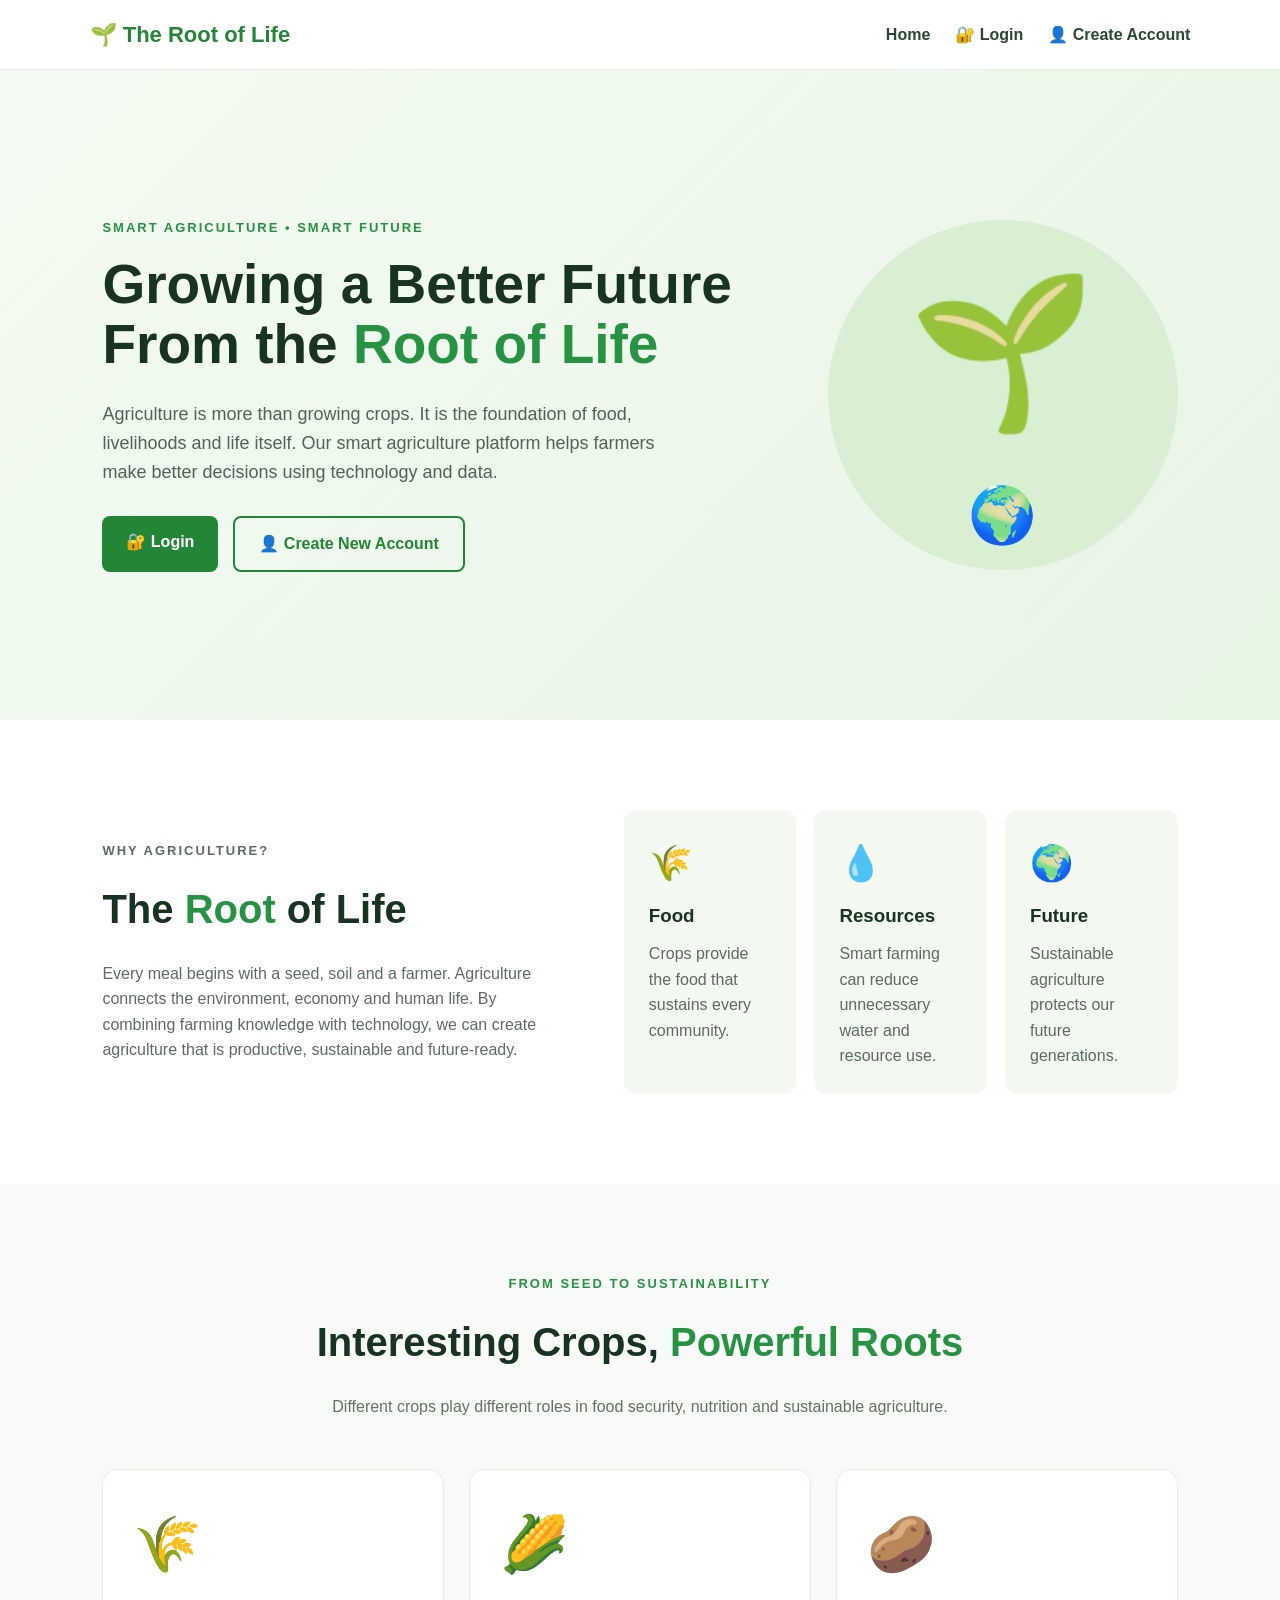
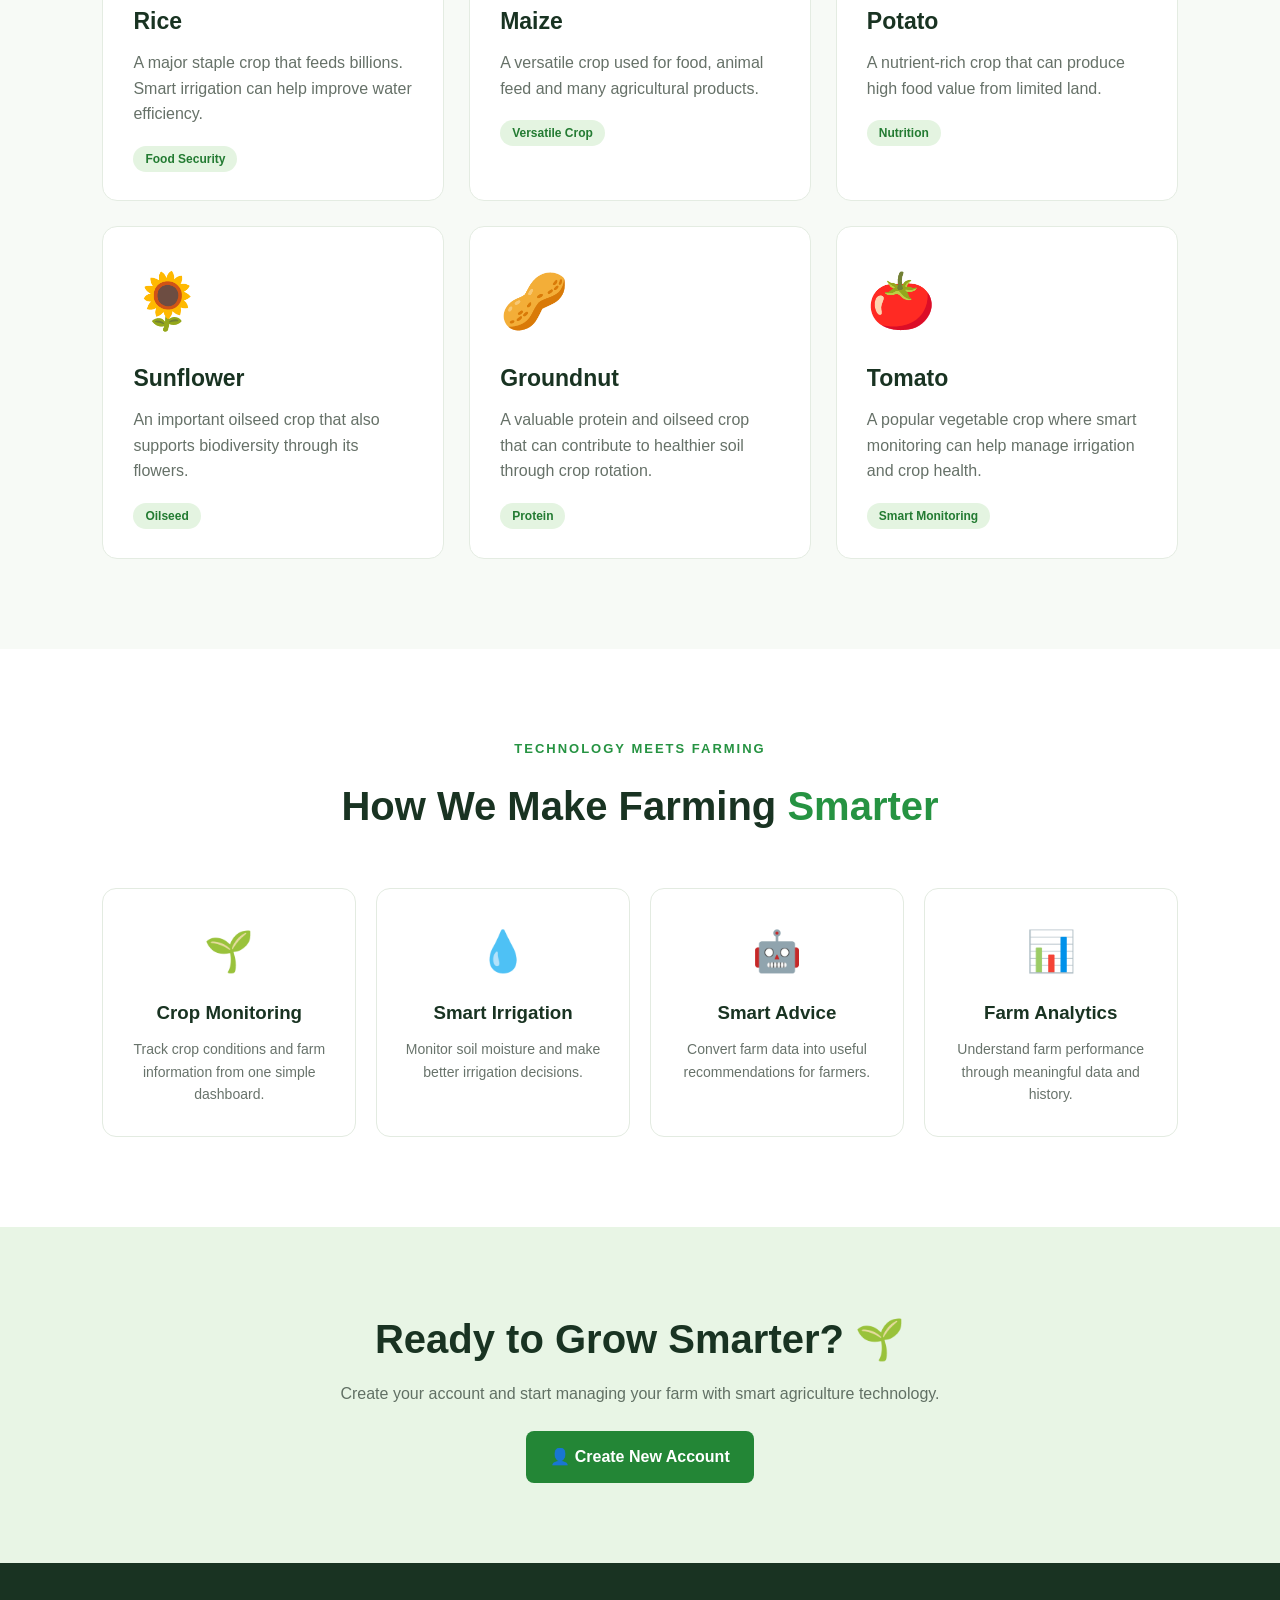
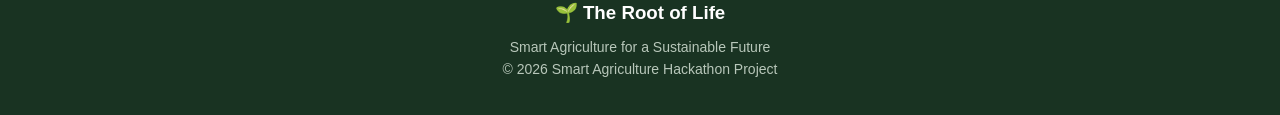
==== commit 441b6aee: "Update index.html" ====
--- a/index.html
+++ b/index.html
@@ -3,34 +3,52 @@
 <head>
     <meta charset="UTF-8">
     <meta name="viewport" content="width=device-width, initial-scale=1.0">
+
     <title>The Root of Life | Smart Agriculture</title>
+
     <link rel="stylesheet" href="style.css">
 </head>
 
 <body>
 
-    <!-- NAVBAR -->
+    <!-- =========================
+         NAVBAR
+    ========================== -->
+
     <header>
-        <div class="logo">🌱 The Root of Life</div>
+
+        <div class="logo">
+            🌱 The Root of Life
+        </div>
 
         <nav>
             <a href="index.html">Home</a>
 
-            <!-- Login / Sign In -->
-            <a href="login.html" class="auth-link">
-                👤 Sign In
-            </a>
-
-            <a href="login.html" class="login-btn">
+            <!-- LOGIN -->
+            <a href="login.html" class="nav-login">
                 🔐 Login
             </a>
+
+            <!-- CREATE ACCOUNT -->
+            <a href="signup.html" class="nav-signup">
+                👤 Create Account
+            </a>
         </nav>
+
     </header>
 
-    <!-- HERO -->
+
+    <!-- =========================
+         HERO
+    ========================== -->
+
     <section class="hero">
+
         <div class="hero-text">
-            <p class="tagline">SMART AGRICULTURE • SMART FUTURE</p>
+
+            <p class="tagline">
+                SMART AGRICULTURE • SMART FUTURE
+            </p>
 
             <h1>
                 Growing a Better Future<br>
@@ -44,28 +62,56 @@
                 better decisions using technology and data.
             </p>
 
+
+            <!-- HERO ACCOUNT BUTTONS -->
+
             <div class="buttons">
+
                 <a href="login.html" class="btn primary">
-                    👤 Sign In / Login
+                    🔐 Login
                 </a>
 
-                <a href="#crops" class="btn secondary">
-                    Explore Crops
+                <a href="signup.html" class="btn secondary">
+                    👤 Create New Account
                 </a>
-            </div>
-        </div>
+
+            </div>
+
+        </div>
+
+
+        <!-- HERO VISUAL -->
 
         <div class="hero-visual">
-            <div class="plant">🌱</div>
-            <div class="soil">🌍</div>
-        </div>
+
+            <div class="plant">
+                🌱
+            </div>
+
+            <div class="soil">
+                🌍
+            </div>
+
+        </div>
+
     </section>
 
-    <!-- ROOT OF LIFE -->
+
+    <!-- =========================
+         ROOT OF LIFE
+    ========================== -->
+
     <section class="root-section">
+
         <div>
-            <p class="small-title">WHY AGRICULTURE?</p>
-            <h2>The <span>Root</span> of Life</h2>
+
+            <p class="small-title">
+                WHY AGRICULTURE?
+            </p>
+
+            <h2>
+                The <span>Root</span> of Life
+            </h2>
 
             <p>
                 Every meal begins with a seed, soil and a farmer.
@@ -74,172 +120,350 @@
                 technology, we can create agriculture that is
                 productive, sustainable and future-ready.
             </p>
-        </div>
+
+        </div>
+
 
         <div class="root-cards">
 
             <div class="root-card">
+
                 <span>🌾</span>
-                <h3>Food</h3>
+
+                <h3>
+                    Food
+                </h3>
+
                 <p>
                     Crops provide the food that sustains every community.
                 </p>
-            </div>
+
+            </div>
+
 
             <div class="root-card">
+
                 <span>💧</span>
-                <h3>Resources</h3>
-                <p>
-                    Smart farming can reduce unnecessary water and
-                    resource use.
-                </p>
-            </div>
+
+                <h3>
+                    Resources
+                </h3>
+
+                <p>
+                    Smart farming can reduce unnecessary water
+                    and resource use.
+                </p>
+
+            </div>
+
 
             <div class="root-card">
+
                 <span>🌍</span>
-                <h3>Future</h3>
-                <p>
-                    Sustainable agriculture protects our future generations.
-                </p>
-            </div>
-
-        </div>
+
+                <h3>
+                    Future
+                </h3>
+
+                <p>
+                    Sustainable agriculture protects our future
+                    generations.
+                </p>
+
+            </div>
+
+        </div>
+
     </section>
 
-    <!-- CROPS -->
+
+    <!-- =========================
+         CROPS
+    ========================== -->
+
     <section id="crops" class="crops-section">
 
         <div class="section-heading">
-            <p class="small-title">FROM SEED TO SUSTAINABILITY</p>
+
+            <p class="small-title">
+                FROM SEED TO SUSTAINABILITY
+            </p>
 
             <h2>
-                Interesting Crops, <span>Powerful Roots</span>
+                Interesting Crops,
+                <span>Powerful Roots</span>
             </h2>
 
             <p>
                 Different crops play different roles in food security,
                 nutrition and sustainable agriculture.
             </p>
-        </div>
+
+        </div>
+
 
         <div class="crop-grid">
 
+
+            <!-- RICE -->
+
             <div class="crop-card">
-                <div class="crop-icon">🌾</div>
-                <h3>Rice</h3>
+
+                <div class="crop-icon">
+                    🌾
+                </div>
+
+                <h3>
+                    Rice
+                </h3>
+
                 <p>
                     A major staple crop that feeds billions.
                     Smart irrigation can help improve water efficiency.
                 </p>
-                <span class="crop-tag">Food Security</span>
-            </div>
+
+                <span class="crop-tag">
+                    Food Security
+                </span>
+
+            </div>
+
+
+            <!-- MAIZE -->
 
             <div class="crop-card">
-                <div class="crop-icon">🌽</div>
-                <h3>Maize</h3>
-                <p>
-                    A versatile crop used for food, animal feed and
-                    many agricultural products.
-                </p>
-                <span class="crop-tag">Versatile Crop</span>
-            </div>
+
+                <div class="crop-icon">
+                    🌽
+                </div>
+
+                <h3>
+                    Maize
+                </h3>
+
+                <p>
+                    A versatile crop used for food, animal feed
+                    and many agricultural products.
+                </p>
+
+                <span class="crop-tag">
+                    Versatile Crop
+                </span>
+
+            </div>
+
+
+            <!-- POTATO -->
 
             <div class="crop-card">
-                <div class="crop-icon">🥔</div>
-                <h3>Potato</h3>
-                <p>
-                    A nutrient-rich crop that can produce high food
-                    value from limited land.
-                </p>
-                <span class="crop-tag">Nutrition</span>
-            </div>
+
+                <div class="crop-icon">
+                    🥔
+                </div>
+
+                <h3>
+                    Potato
+                </h3>
+
+                <p>
+                    A nutrient-rich crop that can produce high
+                    food value from limited land.
+                </p>
+
+                <span class="crop-tag">
+                    Nutrition
+                </span>
+
+            </div>
+
+
+            <!-- SUNFLOWER -->
 
             <div class="crop-card">
-                <div class="crop-icon">🌻</div>
-                <h3>Sunflower</h3>
+
+                <div class="crop-icon">
+                    🌻
+                </div>
+
+                <h3>
+                    Sunflower
+                </h3>
+
                 <p>
                     An important oilseed crop that also supports
                     biodiversity through its flowers.
                 </p>
-                <span class="crop-tag">Oilseed</span>
-            </div>
+
+                <span class="crop-tag">
+                    Oilseed
+                </span>
+
+            </div>
+
+
+            <!-- GROUNDNUT -->
 
             <div class="crop-card">
-                <div class="crop-icon">🥜</div>
-                <h3>Groundnut</h3>
+
+                <div class="crop-icon">
+                    🥜
+                </div>
+
+                <h3>
+                    Groundnut
+                </h3>
+
                 <p>
                     A valuable protein and oilseed crop that can
                     contribute to healthier soil through crop rotation.
                 </p>
-                <span class="crop-tag">Protein</span>
-            </div>
+
+                <span class="crop-tag">
+                    Protein
+                </span>
+
+            </div>
+
+
+            <!-- TOMATO -->
 
             <div class="crop-card">
-                <div class="crop-icon">🍅</div>
-                <h3>Tomato</h3>
+
+                <div class="crop-icon">
+                    🍅
+                </div>
+
+                <h3>
+                    Tomato
+                </h3>
+
                 <p>
                     A popular vegetable crop where smart monitoring
                     can help manage irrigation and crop health.
                 </p>
-                <span class="crop-tag">Smart Monitoring</span>
-            </div>
-
-        </div>
+
+                <span class="crop-tag">
+                    Smart Monitoring
+                </span>
+
+            </div>
+
+        </div>
+
     </section>
 
-    <!-- SMART AGRICULTURE -->
+
+    <!-- =========================
+         SMART AGRICULTURE
+    ========================== -->
+
     <section class="smart-section">
 
         <div class="section-heading">
-            <p class="small-title">TECHNOLOGY MEETS FARMING</p>
+
+            <p class="small-title">
+                TECHNOLOGY MEETS FARMING
+            </p>
 
             <h2>
-                How We Make Farming <span>Smarter</span>
+                How We Make Farming
+                <span>Smarter</span>
             </h2>
-        </div>
+
+        </div>
+
 
         <div class="feature-grid">
 
+
+            <!-- CROP MONITORING -->
+
             <div class="feature">
-                <div>🌱</div>
-                <h3>Crop Monitoring</h3>
-                <p>
-                    Track crop conditions and farm information from
-                    one simple dashboard.
-                </p>
-            </div>
+
+                <div>
+                    🌱
+                </div>
+
+                <h3>
+                    Crop Monitoring
+                </h3>
+
+                <p>
+                    Track crop conditions and farm information
+                    from one simple dashboard.
+                </p>
+
+            </div>
+
+
+            <!-- IRRIGATION -->
 
             <div class="feature">
-                <div>💧</div>
-                <h3>Smart Irrigation</h3>
-                <p>
-                    Monitor soil moisture and make better irrigation
-                    decisions.
-                </p>
-            </div>
+
+                <div>
+                    💧
+                </div>
+
+                <h3>
+                    Smart Irrigation
+                </h3>
+
+                <p>
+                    Monitor soil moisture and make better
+                    irrigation decisions.
+                </p>
+
+            </div>
+
+
+            <!-- SMART ADVICE -->
 
             <div class="feature">
-                <div>🤖</div>
-                <h3>Smart Advice</h3>
+
+                <div>
+                    🤖
+                </div>
+
+                <h3>
+                    Smart Advice
+                </h3>
+
                 <p>
                     Convert farm data into useful recommendations
                     for farmers.
                 </p>
-            </div>
+
+            </div>
+
+
+            <!-- FARM ANALYTICS -->
 
             <div class="feature">
-                <div>📊</div>
-                <h3>Farm Analytics</h3>
+
+                <div>
+                    📊
+                </div>
+
+                <h3>
+                    Farm Analytics
+                </h3>
+
                 <p>
                     Understand farm performance through meaningful
                     data and history.
                 </p>
-            </div>
-
-        </div>
+
+            </div>
+
+        </div>
+
     </section>
 
-    <!-- CTA -->
+
+    <!-- =========================
+         CTA
+    ========================== -->
+
     <section class="cta">
 
         <h2>
@@ -247,18 +471,26 @@
         </h2>
 
         <p>
-            Sign in to access your smart farm dashboard.
+            Create your account and start managing your farm
+            with smart agriculture technology.
         </p>
 
-        <a href="login.html" class="btn primary">
-            👤 Sign In / Login
+        <a href="signup.html" class="btn primary">
+            👤 Create New Account
         </a>
 
     </section>
 
-    <!-- FOOTER -->
+
+    <!-- =========================
+         FOOTER
+    ========================== -->
+
     <footer>
-        <h3>🌱 The Root of Life</h3>
+
+        <h3>
+            🌱 The Root of Life
+        </h3>
 
         <p>
             Smart Agriculture for a Sustainable Future
@@ -267,7 +499,9 @@
         <p>
             © 2026 Smart Agriculture Hackathon Project
         </p>
+
     </footer>
+
 
 </body>
 </html>
--- a/style.css
+++ b/style.css
@@ -15,7 +15,9 @@
     line-height: 1.6;
 }
 
-/* NAVBAR */
+/* =========================
+   NAVBAR
+========================= */
 
 header {
     height: 70px;
@@ -38,20 +40,49 @@
 
 nav {
     display: flex;
-    gap: 30px;
+    gap: 25px;
+    align-items: center;
 }
 
 nav a {
     text-decoration: none;
     color: #294832;
     font-weight: 600;
+    transition: 0.2s;
 }
 
 nav a:hover {
     color: #238636;
 }
 
-/* HERO */
+/* SIGN IN */
+
+.auth-link {
+    padding: 8px 4px;
+}
+
+.auth-link:hover {
+    color: #238636;
+}
+
+/* LOGIN BUTTON */
+
+.login-btn {
+    background: #238636;
+    color: white !important;
+    padding: 10px 18px;
+    border-radius: 8px;
+    transition: 0.2s;
+}
+
+.login-btn:hover {
+    background: #17672a;
+    color: white !important;
+}
+
+/* =========================
+   HERO
+========================= */
 
 .hero {
     min-height: 650px;
@@ -92,6 +123,10 @@
     max-width: 600px;
 }
 
+/* =========================
+   BUTTONS
+========================= */
+
 .buttons {
     margin-top: 30px;
     display: flex;
@@ -104,6 +139,7 @@
     border-radius: 8px;
     text-decoration: none;
     font-weight: bold;
+    transition: 0.2s;
 }
 
 .primary {
@@ -120,7 +156,14 @@
     color: #238636;
 }
 
-/* HERO VISUAL */
+.secondary:hover {
+    background: #238636;
+    color: white;
+}
+
+/* =========================
+   HERO VISUAL
+========================= */
 
 .hero-visual {
     width: 350px;
@@ -141,7 +184,9 @@
     font-size: 55px;
 }
 
-/* GENERAL SECTIONS */
+/* =========================
+   GENERAL SECTIONS
+========================= */
 
 .root-section,
 .crops-section,
@@ -166,7 +211,9 @@
     color: #5d6b60;
 }
 
-/* ROOT CARDS */
+/* =========================
+   ROOT CARDS
+========================= */
 
 .root-cards {
     display: grid;
@@ -178,6 +225,11 @@
     padding: 25px;
     background: #f3f8f1;
     border-radius: 12px;
+    transition: 0.2s;
+}
+
+.root-card:hover {
+    transform: translateY(-5px);
 }
 
 .root-card span {
@@ -188,7 +240,9 @@
     margin: 10px 0;
 }
 
-/* CROPS */
+/* =========================
+   CROPS
+========================= */
 
 .crops-section {
     background: #f7faf6;
@@ -247,7 +301,9 @@
     font-weight: bold;
 }
 
-/* SMART SECTION */
+/* =========================
+   SMART AGRICULTURE
+========================= */
 
 .smart-section {
     background: white;
@@ -266,6 +322,12 @@
     padding: 30px 20px;
     border: 1px solid #e3ebe1;
     border-radius: 14px;
+    transition: 0.2s;
+}
+
+.feature:hover {
+    transform: translateY(-5px);
+    box-shadow: 0 8px 25px rgba(30, 80, 35, 0.08);
 }
 
 .feature div {
@@ -282,7 +344,9 @@
     font-size: 14px;
 }
 
-/* CTA */
+/* =========================
+   CTA
+========================= */
 
 .cta {
     text-align: center;
@@ -299,7 +363,9 @@
     color: #617064;
 }
 
-/* FOOTER */
+/* =========================
+   FOOTER
+========================= */
 
 footer {
     text-align: center;
@@ -317,7 +383,9 @@
     font-size: 14px;
 }
 
-/* RESPONSIVE */
+/* =========================
+   RESPONSIVE
+========================= */
 
 @media (max-width: 900px) {
 
@@ -344,6 +412,10 @@
     }
 }
 
+/* =========================
+   MOBILE
+========================= */
+
 @media (max-width: 600px) {
 
     header {
@@ -356,6 +428,10 @@
 
     nav a {
         font-size: 13px;
+    }
+
+    .login-btn {
+        padding: 8px 12px;
     }
 
     .hero {
@@ -390,4 +466,15 @@
     h2 {
         font-size: 32px;
     }
-}+
+    .buttons {
+        flex-direction: column;
+        align-items: center;
+    }
+
+    .btn {
+        width: 100%;
+        max-width: 280px;
+        text-align: center;
+    }
+}
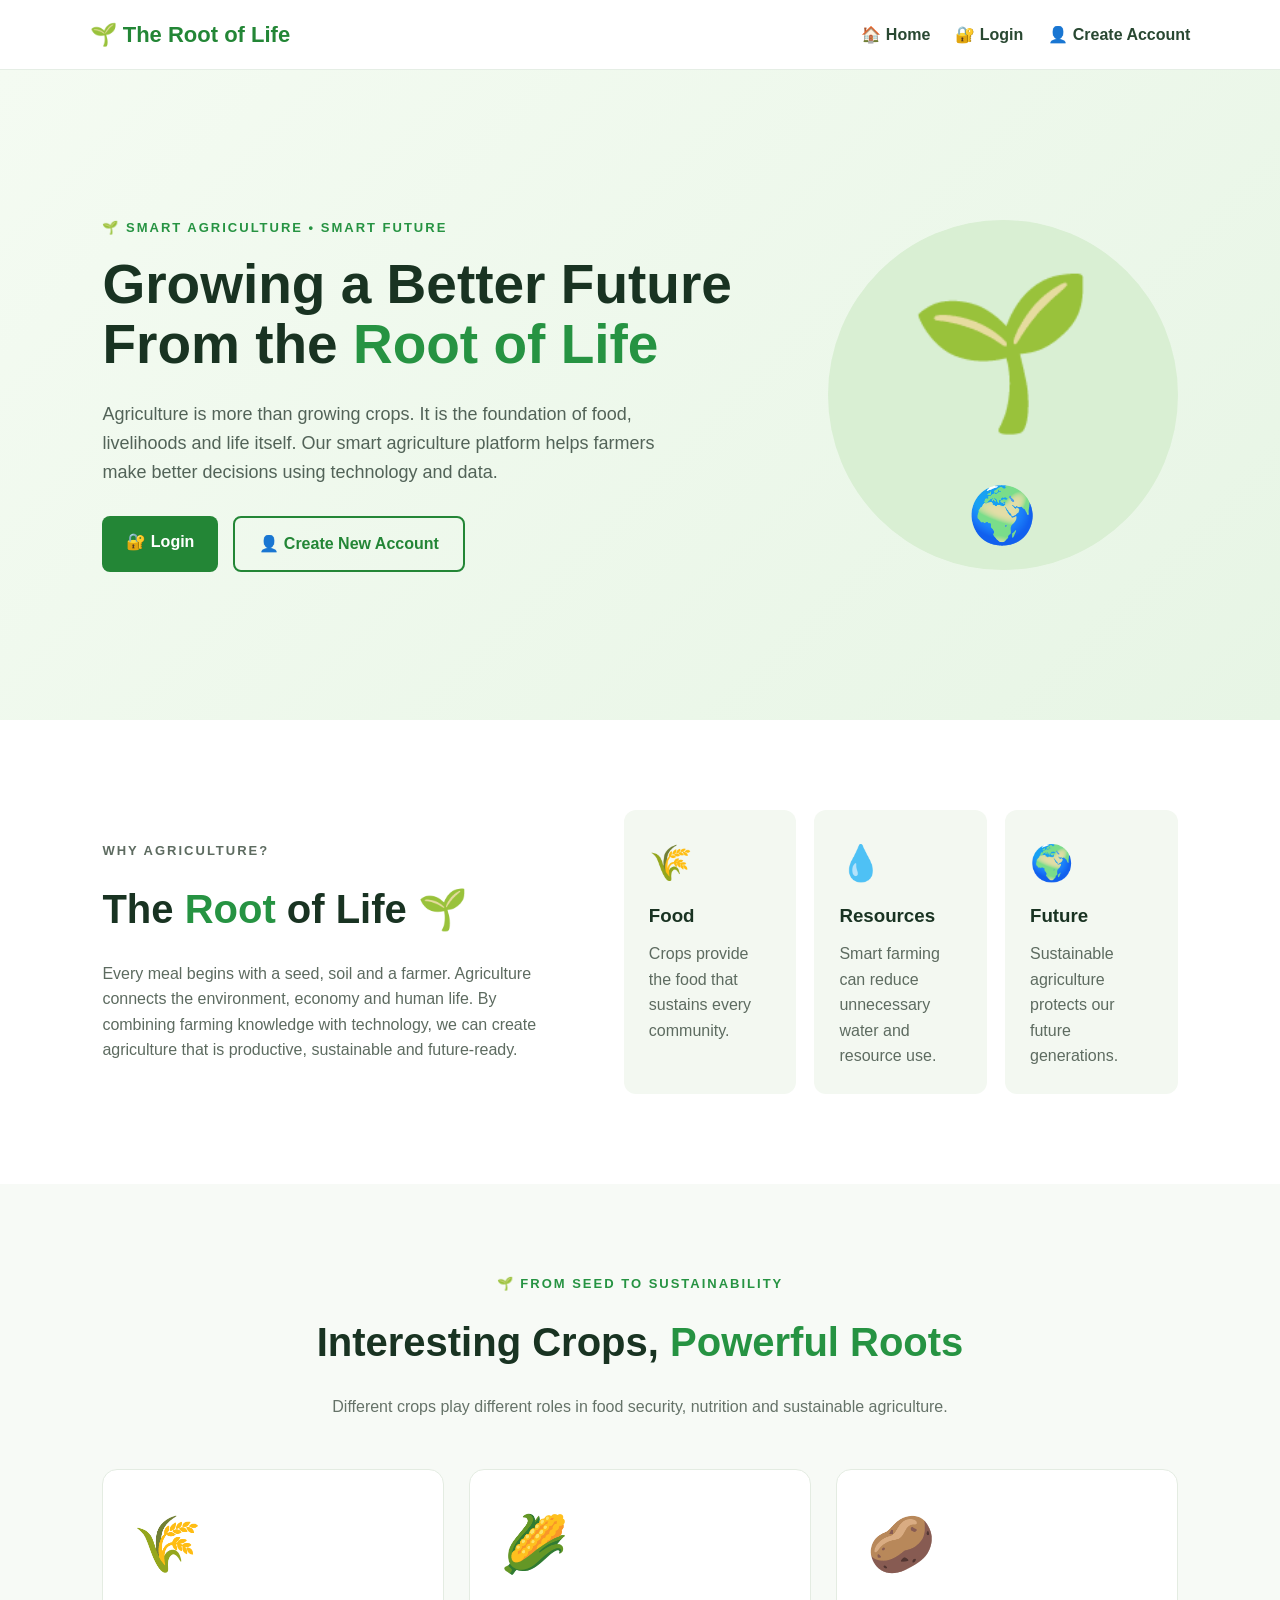
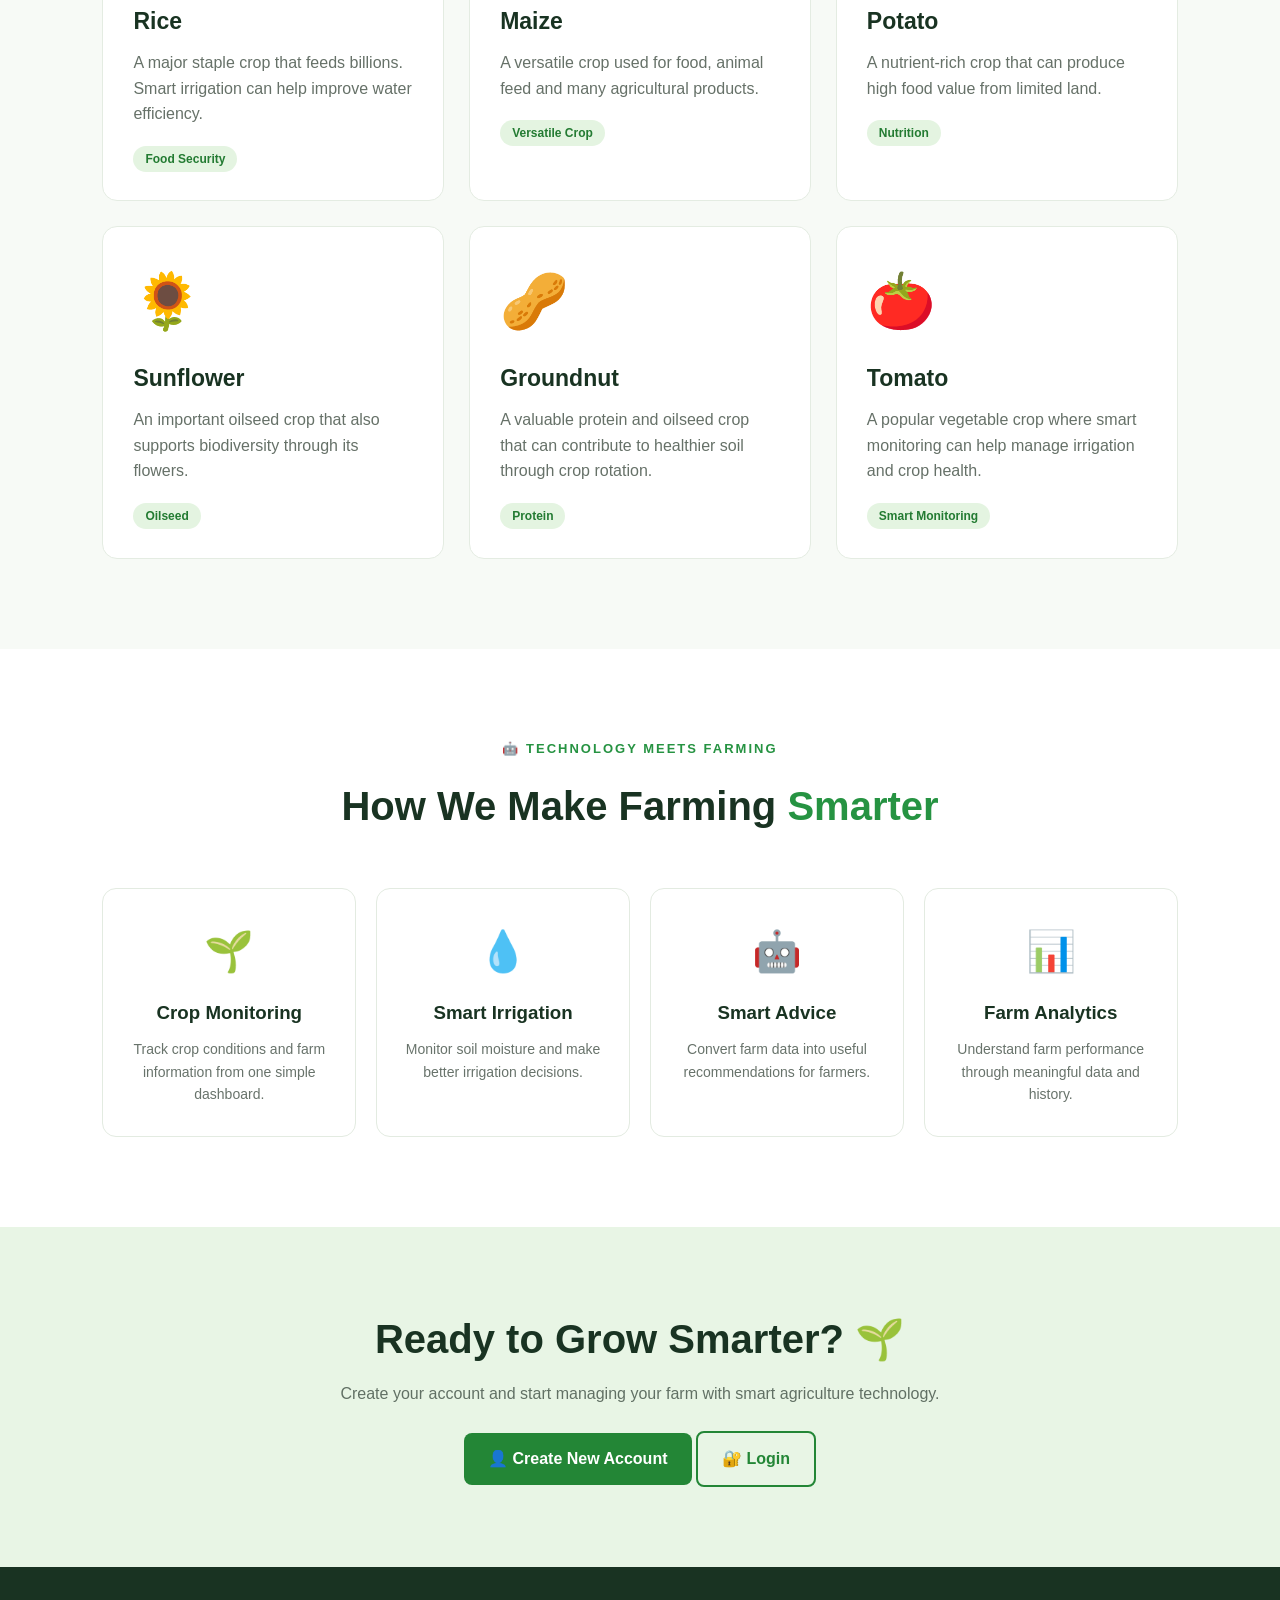
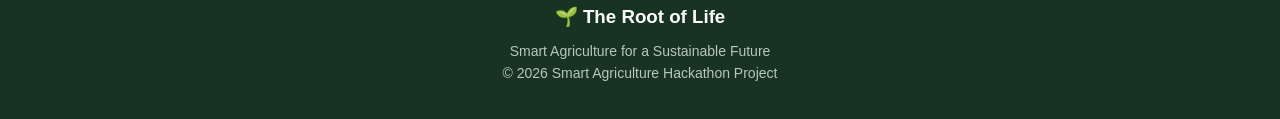
==== commit e5c71e25: "Update index.html" ====
--- a/index.html
+++ b/index.html
@@ -1,5 +1,6 @@
 <!DOCTYPE html>
 <html lang="en">
+
 <head>
     <meta charset="UTF-8">
     <meta name="viewport" content="width=device-width, initial-scale=1.0">
@@ -22,24 +23,26 @@
         </div>
 
         <nav>
-            <a href="index.html">Home</a>
-
-            <!-- LOGIN -->
+
+            <a href="index.html">
+                🏠 Home
+            </a>
+
             <a href="login.html" class="nav-login">
                 🔐 Login
             </a>
 
-            <!-- CREATE ACCOUNT -->
             <a href="signup.html" class="nav-signup">
                 👤 Create Account
             </a>
+
         </nav>
 
     </header>
 
 
     <!-- =========================
-         HERO
+         HERO SECTION
     ========================== -->
 
     <section class="hero">
@@ -47,11 +50,12 @@
         <div class="hero-text">
 
             <p class="tagline">
-                SMART AGRICULTURE • SMART FUTURE
+                🌱 SMART AGRICULTURE • SMART FUTURE
             </p>
 
             <h1>
-                Growing a Better Future<br>
+                Growing a Better Future
+                <br>
                 From the <span>Root of Life</span>
             </h1>
 
@@ -63,7 +67,7 @@
             </p>
 
 
-            <!-- HERO ACCOUNT BUTTONS -->
+            <!-- HERO BUTTONS -->
 
             <div class="buttons">
 
@@ -98,7 +102,7 @@
 
 
     <!-- =========================
-         ROOT OF LIFE
+         ROOT OF LIFE SECTION
     ========================== -->
 
     <section class="root-section">
@@ -110,7 +114,7 @@
             </p>
 
             <h2>
-                The <span>Root</span> of Life
+                The <span>Root</span> of Life 🌱
             </h2>
 
             <p>
@@ -126,6 +130,8 @@
 
         <div class="root-cards">
 
+            <!-- FOOD -->
+
             <div class="root-card">
 
                 <span>🌾</span>
@@ -140,6 +146,8 @@
 
             </div>
 
+
+            <!-- RESOURCES -->
 
             <div class="root-card">
 
@@ -157,6 +165,8 @@
             </div>
 
 
+            <!-- FUTURE -->
+
             <div class="root-card">
 
                 <span>🌍</span>
@@ -178,7 +188,7 @@
 
 
     <!-- =========================
-         CROPS
+         CROPS SECTION
     ========================== -->
 
     <section id="crops" class="crops-section">
@@ -186,7 +196,7 @@
         <div class="section-heading">
 
             <p class="small-title">
-                FROM SEED TO SUSTAINABILITY
+                🌱 FROM SEED TO SUSTAINABILITY
             </p>
 
             <h2>
@@ -362,7 +372,7 @@
         <div class="section-heading">
 
             <p class="small-title">
-                TECHNOLOGY MEETS FARMING
+                🤖 TECHNOLOGY MEETS FARMING
             </p>
 
             <h2>
@@ -461,7 +471,7 @@
 
 
     <!-- =========================
-         CTA
+         CALL TO ACTION
     ========================== -->
 
     <section class="cta">
@@ -479,6 +489,10 @@
             👤 Create New Account
         </a>
 
+        <a href="login.html" class="btn secondary">
+            🔐 Login
+        </a>
+
     </section>
 
 
@@ -504,4 +518,5 @@
 
 
 </body>
+
 </html>
